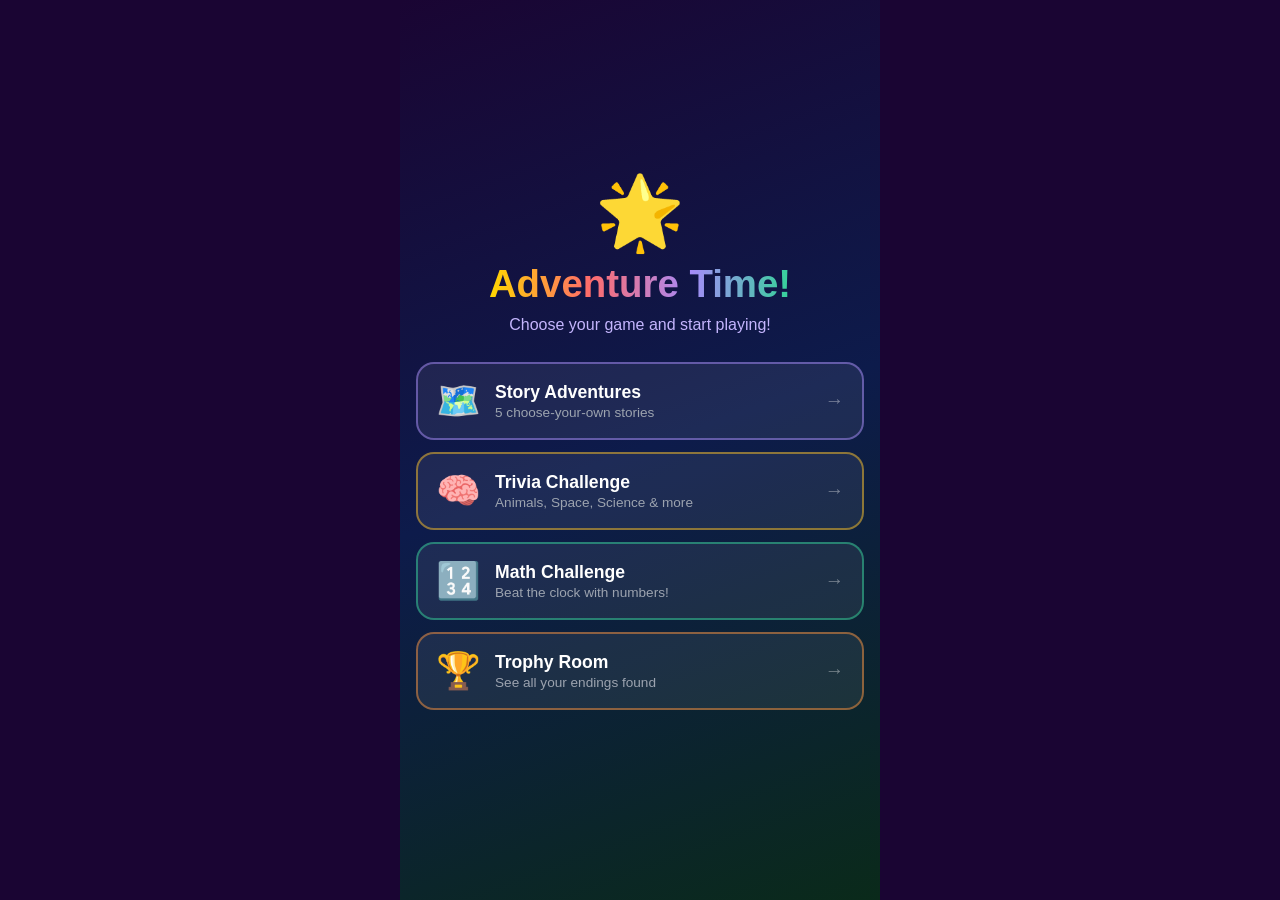
==== kids_game/adventure_game.html @ 101e4def "Add single-file standalone game bundle All CSS and JS inlined into one file for easy sharing/opening" ====
<!DOCTYPE html>
<html lang="en">
<head>
  <meta charset="UTF-8">
  <meta name="viewport" content="width=device-width, initial-scale=1.0, maximum-scale=1.0">
  <meta name="theme-color" content="#1a0533">
  <meta name="apple-mobile-web-app-capable" content="yes">
  <title>Adventure Time! 🌟</title>
  <style>
/* ===== RESET & BASE ===== */
*, *::before, *::after { box-sizing: border-box; margin: 0; padding: 0; }

html, body {
  height: 100%;
  font-family: 'Segoe UI', 'Helvetica Neue', Arial, sans-serif;
  background: #1a0533;
  color: #fff;
  overflow-x: hidden;
}

/* ===== SCREEN SYSTEM ===== */
.screen {
  display: none;
  min-height: 100vh;
  padding: 20px 16px 40px;
  max-width: 480px;
  margin: 0 auto;
  flex-direction: column;
  align-items: center;
}
.screen.active { display: flex; }

/* ===== STARS BACKGROUND ===== */
.stars { position: fixed; top: 0; left: 0; width: 100%; height: 100%; pointer-events: none; z-index: -1; overflow: hidden; }
.star { position: absolute; background: #fff; border-radius: 50%; animation: twinkle var(--dur) ease-in-out infinite; opacity: 0; }
@keyframes twinkle { 0%, 100% { opacity: 0; } 50% { opacity: var(--max-opacity); } }

/* ===== HOME SCREEN ===== */
#start-screen {
  justify-content: center;
  background: linear-gradient(160deg, #1a0533 0%, #0d1b4b 50%, #0a2a1a 100%);
}
.game-logo { font-size: 72px; margin-bottom: 8px; animation: float 3s ease-in-out infinite; }
@keyframes float { 0%, 100% { transform: translateY(0); } 50% { transform: translateY(-12px); } }
.game-title {
  font-size: 2.4rem; font-weight: 900;
  background: linear-gradient(90deg, #ffd700, #ff6b6b, #a78bfa, #34d399);
  -webkit-background-clip: text; -webkit-text-fill-color: transparent; background-clip: text;
  line-height: 1.1; margin-bottom: 10px;
}
.game-subtitle { font-size: 1rem; color: #c4b5fd; margin-bottom: 28px; }

/* Home mode cards */
.home-modes { display: flex; flex-direction: column; gap: 12px; width: 100%; }
.mode-card {
  display: flex; align-items: center; gap: 14px;
  background: rgba(255,255,255,0.07);
  border: 2px solid rgba(255,255,255,0.15);
  border-radius: 18px; padding: 16px 18px;
  cursor: pointer; text-align: left; width: 100%;
  transition: transform 0.15s, background 0.2s, border-color 0.2s;
  -webkit-tap-highlight-color: transparent;
}
.mode-card:active { transform: scale(0.97); }
.mode-card:hover { background: rgba(255,255,255,0.13); }
.mode-emoji { font-size: 36px; flex-shrink: 0; }
.mode-info { flex: 1; display: flex; flex-direction: column; gap: 2px; }
.mode-title { font-size: 1.1rem; font-weight: 800; color: #fff; }
.mode-desc { font-size: 0.85rem; color: #9ca3af; }
.mode-arrow { font-size: 1.2rem; color: rgba(255,255,255,0.4); flex-shrink: 0; }
.mode-adventure { border-color: rgba(167,139,250,0.5); }
.mode-adventure:hover { border-color: #a78bfa; }
.mode-trivia { border-color: rgba(251,191,36,0.5); }
.mode-trivia:hover { border-color: #fbbf24; }
.mode-math { border-color: rgba(52,211,153,0.5); }
.mode-math:hover { border-color: #34d399; }
.mode-trophy { border-color: rgba(251,146,60,0.5); }
.mode-trophy:hover { border-color: #fb923c; }

/* ===== STORY SELECT SCREEN ===== */
#select-screen { background: linear-gradient(160deg, #0d1b4b 0%, #1a0533 60%, #0a2a1a 100%); }
.select-title { font-size: 1.6rem; font-weight: 800; color: #ffd700; text-align: center; margin-bottom: 6px; }
.select-subtitle { font-size: 0.9rem; color: #c4b5fd; text-align: center; margin-bottom: 22px; }

.story-cards { display: flex; flex-direction: column; gap: 12px; width: 100%; }
.story-card {
  background: rgba(255,255,255,0.07); border: 2px solid rgba(255,255,255,0.15);
  border-radius: 18px; padding: 16px 18px; cursor: pointer;
  transition: transform 0.2s, background 0.2s, border-color 0.2s;
  text-align: left; width: 100%; -webkit-tap-highlight-color: transparent;
}
.story-card:active { transform: scale(0.97); }
.story-card:hover { background: rgba(255,255,255,0.13); }
.story-card.space { border-color: rgba(96,165,250,0.5); }
.story-card.space:hover { border-color: #60a5fa; }
.story-card.dragon { border-color: rgba(248,113,113,0.5); }
.story-card.dragon:hover { border-color: #f87171; }
.story-card.ocean { border-color: rgba(52,211,153,0.5); }
.story-card.ocean:hover { border-color: #34d399; }
.story-card.pirate { border-color: rgba(251,191,36,0.5); }
.story-card.pirate:hover { border-color: #fbbf24; }
.story-card.superhero { border-color: rgba(167,139,250,0.5); }
.story-card.superhero:hover { border-color: #a78bfa; }

.card-emoji { font-size: 40px; display: block; margin-bottom: 6px; }
.card-title { font-size: 1.2rem; font-weight: 800; margin-bottom: 4px; }
.story-card.space .card-title { color: #60a5fa; }
.story-card.dragon .card-title { color: #f87171; }
.story-card.ocean .card-title { color: #34d399; }
.story-card.pirate .card-title { color: #fbbf24; }
.story-card.superhero .card-title { color: #a78bfa; }
.card-desc { font-size: 0.88rem; color: #d1d5db; line-height: 1.4; }

/* ===== GAME SCREEN ===== */
#game-screen { background: linear-gradient(160deg, #0d1b4b 0%, #1a0533 50%, #0a2a1a 100%); justify-content: flex-start; }

.story-header {
  display: flex; align-items: center; gap: 8px;
  width: 100%; margin-bottom: 16px; margin-top: 6px;
  flex-wrap: wrap;
}
.back-btn {
  background: rgba(255,255,255,0.1); border: none; color: #fff;
  font-size: 1rem; padding: 8px 12px; border-radius: 12px;
  cursor: pointer; -webkit-tap-highlight-color: transparent;
  transition: background 0.2s; flex-shrink: 0;
}
.back-btn:active { background: rgba(255,255,255,0.2); }
.story-name-badge { font-size: 0.85rem; font-weight: 700; padding: 6px 12px; border-radius: 20px; flex: 1; }
.badge-space { background: #1e3a8a; color: #93c5fd; }
.badge-dragon { background: #7f1d1d; color: #fca5a5; }
.badge-ocean { background: #064e3b; color: #6ee7b7; }
.badge-pirate { background: #713f12; color: #fde68a; }
.badge-superhero { background: #4c1d95; color: #c4b5fd; }
.trivia-score-badge { background: rgba(253,224,71,0.15); color: #fde047; font-size: 0.85rem; font-weight: 700; padding: 6px 10px; border-radius: 20px; border: 1px solid rgba(253,224,71,0.3); white-space: nowrap; }

/* Scene card */
.scene-card {
  background: rgba(255,255,255,0.06); border-radius: 22px;
  padding: 22px 18px; width: 100%; margin-bottom: 18px;
  border: 1px solid rgba(255,255,255,0.1);
  opacity: 0; transform: translateY(20px);
  transition: opacity 0.4s ease, transform 0.4s ease;
}
.scene-card.visible { opacity: 1; transform: translateY(0); }
.scene-emoji { font-size: 52px; display: block; text-align: center; margin-bottom: 10px; }
.scene-title { font-size: 1.25rem; font-weight: 800; text-align: center; margin-bottom: 10px; color: #ffd700; }
.scene-text { font-size: 1rem; line-height: 1.65; color: #e5e7eb; }

/* Choices */
.choices-container {
  display: flex; flex-direction: column; gap: 11px; width: 100%;
  opacity: 0; transform: translateY(16px);
  transition: opacity 0.35s ease 0.2s, transform 0.35s ease 0.2s;
}
.choices-container.visible { opacity: 1; transform: translateY(0); }
.choice-btn {
  background: rgba(255,255,255,0.08); border: 2px solid rgba(255,255,255,0.2);
  color: #fff; font-size: 0.98rem; font-weight: 600;
  padding: 15px 16px; border-radius: 14px; cursor: pointer;
  text-align: left; line-height: 1.4;
  transition: background 0.2s, transform 0.15s, border-color 0.2s;
  -webkit-tap-highlight-color: transparent; width: 100%;
}
.choice-btn:active { transform: scale(0.97); }
.theme-space .choice-btn:hover { border-color: #60a5fa; background: rgba(96,165,250,0.15); }
.theme-dragon .choice-btn:hover { border-color: #f87171; background: rgba(248,113,113,0.15); }
.theme-ocean .choice-btn:hover { border-color: #34d399; background: rgba(52,211,153,0.15); }
.theme-pirate .choice-btn:hover { border-color: #fbbf24; background: rgba(251,191,36,0.15); }
.theme-superhero .choice-btn:hover { border-color: #a78bfa; background: rgba(167,139,250,0.15); }

/* Progress dots */
.progress-dots { display: flex; gap: 5px; justify-content: center; margin-bottom: 14px; }
.dot { width: 8px; height: 8px; border-radius: 50%; background: rgba(255,255,255,0.18); transition: background 0.3s; }
.dot.filled { background: #ffd700; }

/* ===== TRIVIA SCREEN (in-adventure) ===== */
#trivia-screen { background: linear-gradient(160deg, #0d1b4b 0%, #1a0533 60%, #0a1a0a 100%); justify-content: flex-start; }
.trivia-header { display: flex; justify-content: space-between; align-items: center; width: 100%; margin-bottom: 20px; margin-top: 6px; }
.trivia-badge { background: rgba(251,191,36,0.2); color: #fbbf24; font-size: 0.95rem; font-weight: 800; padding: 8px 16px; border-radius: 20px; border: 1px solid rgba(251,191,36,0.4); }
.trivia-score { color: #fde047; font-weight: 700; font-size: 1rem; }
.trivia-card {
  background: rgba(255,255,255,0.06); border-radius: 22px;
  padding: 24px 18px; width: 100%; margin-bottom: 16px;
  border: 1px solid rgba(251,191,36,0.2);
  opacity: 0; transform: translateY(20px);
  transition: opacity 0.4s ease, transform 0.4s ease;
}
.trivia-card.visible { opacity: 1; transform: translateY(0); }
.trivia-question { font-size: 1.1rem; font-weight: 700; line-height: 1.5; color: #fff; margin-bottom: 20px; text-align: center; }
.trivia-choices { display: flex; flex-direction: column; gap: 10px; }
.trivia-btn {
  background: rgba(255,255,255,0.08); border: 2px solid rgba(251,191,36,0.3);
  color: #fff; font-size: 0.98rem; font-weight: 600;
  padding: 14px 16px; border-radius: 14px; cursor: pointer;
  text-align: left; transition: background 0.2s, border-color 0.2s, transform 0.15s;
  -webkit-tap-highlight-color: transparent; width: 100%;
}
.trivia-btn:not(:disabled):hover { border-color: #fbbf24; background: rgba(251,191,36,0.15); }
.trivia-btn:not(:disabled):active { transform: scale(0.97); }
.trivia-btn.trivia-correct { background: rgba(52,211,153,0.25); border-color: #34d399; color: #6ee7b7; }
.trivia-btn.trivia-wrong { background: rgba(248,113,113,0.2); border-color: #f87171; color: #fca5a5; }
.trivia-fact {
  margin-top: 18px; padding: 16px; border-radius: 14px; font-size: 0.95rem; line-height: 1.55;
}
.fact-correct { background: rgba(52,211,153,0.15); border: 1px solid rgba(52,211,153,0.3); color: #d1fae5; }
.fact-wrong { background: rgba(167,139,250,0.15); border: 1px solid rgba(167,139,250,0.3); color: #ede9fe; }
.trivia-fact p:first-child { font-weight: 800; font-size: 1.05rem; margin-bottom: 8px; }
.fact-text { color: #e5e7eb; }
.trivia-hint { font-size: 0.85rem; color: #9ca3af; text-align: center; }

/* ===== TRIVIA MODE SCREEN ===== */
#trivia-mode-screen { background: linear-gradient(160deg, #0d1b4b 0%, #1a0533 60%, #0a1a0a 100%); justify-content: flex-start; }

.mode-header { display: flex; align-items: center; gap: 10px; width: 100%; margin-bottom: 20px; margin-top: 6px; }
.mode-title-badge { font-size: 1.1rem; font-weight: 800; padding: 6px 16px; border-radius: 20px; background: rgba(251,191,36,0.15); color: #fbbf24; border: 1px solid rgba(251,191,36,0.3); }
.mode-title-badge-math { background: rgba(52,211,153,0.15); color: #34d399; border-color: rgba(52,211,153,0.3); }

.category-grid { display: grid; grid-template-columns: 1fr 1fr; gap: 12px; width: 100%; margin-bottom: 20px; }
.category-btn {
  background: rgba(255,255,255,0.07); border: 2px solid rgba(255,255,255,0.15);
  border-radius: 16px; padding: 18px 14px; cursor: pointer;
  text-align: center; font-size: 0.95rem; font-weight: 700; color: #fff;
  transition: transform 0.15s, background 0.2s; -webkit-tap-highlight-color: transparent;
  display: flex; flex-direction: column; align-items: center; gap: 8px;
}
.category-btn:active { transform: scale(0.95); }
.category-btn:hover { background: rgba(255,255,255,0.13); }
.category-btn .cat-emoji { font-size: 36px; }
.cat-all { border-color: rgba(251,191,36,0.5); }
.cat-animals { border-color: rgba(52,211,153,0.5); }
.cat-space { border-color: rgba(96,165,250,0.5); }
.cat-science { border-color: rgba(167,139,250,0.5); }
.cat-ocean { border-color: rgba(34,211,238,0.5); }
.cat-fun { border-color: rgba(248,113,113,0.5); }

/* Trivia game in progress */
.trivia-game-header { display: flex; justify-content: space-between; align-items: center; width: 100%; margin-bottom: 16px; }
.trivia-progress-text { font-size: 0.9rem; font-weight: 700; color: #c4b5fd; }
.trivia-live-score { font-size: 0.9rem; font-weight: 700; color: #fde047; }
.trivia-progress-bar { width: 100%; height: 6px; background: rgba(255,255,255,0.1); border-radius: 3px; margin-bottom: 18px; }
.trivia-progress-fill { height: 100%; background: linear-gradient(90deg, #fbbf24, #a78bfa); border-radius: 3px; transition: width 0.4s ease; }

/* Results screen */
.results-card {
  background: rgba(255,255,255,0.06); border-radius: 22px;
  padding: 28px 20px; width: 100%; text-align: center;
  border: 1px solid rgba(255,255,255,0.15);
}
.results-emoji { font-size: 72px; display: block; margin-bottom: 12px; }
.results-title { font-size: 1.8rem; font-weight: 900; color: #ffd700; margin-bottom: 10px; }
.results-score-big { font-size: 3rem; font-weight: 900; color: #fbbf24; margin: 12px 0; }
.results-text { font-size: 1rem; color: #d1d5db; line-height: 1.6; margin-bottom: 24px; }
.results-breakdown { display: flex; gap: 10px; justify-content: center; margin-bottom: 20px; }
.result-stat { background: rgba(255,255,255,0.08); border-radius: 12px; padding: 12px 16px; text-align: center; }
.stat-num { font-size: 1.6rem; font-weight: 900; display: block; }
.stat-label { font-size: 0.78rem; color: #9ca3af; }
.stat-correct .stat-num { color: #34d399; }
.stat-wrong .stat-num { color: #f87171; }
.stat-score .stat-num { color: #fbbf24; }

/* ===== MATH MODE SCREEN ===== */
#math-mode-screen { background: linear-gradient(160deg, #0a2a1a 0%, #1a0533 50%, #0d1b4b 100%); justify-content: flex-start; }

.difficulty-grid { display: flex; flex-direction: column; gap: 12px; width: 100%; }
.difficulty-btn {
  display: flex; align-items: center; gap: 14px;
  background: rgba(255,255,255,0.07); border: 2px solid rgba(255,255,255,0.15);
  border-radius: 16px; padding: 16px 18px; cursor: pointer;
  -webkit-tap-highlight-color: transparent;
  transition: transform 0.15s, background 0.2s; width: 100%;
}
.difficulty-btn:active { transform: scale(0.97); }
.diff-emoji { font-size: 36px; }
.diff-info { text-align: left; }
.diff-name { font-size: 1.1rem; font-weight: 800; color: #fff; margin-bottom: 2px; }
.diff-desc { font-size: 0.85rem; color: #9ca3af; }
.diff-easy { border-color: rgba(52,211,153,0.5); }
.diff-medium { border-color: rgba(251,191,36,0.5); }
.diff-hard { border-color: rgba(248,113,113,0.5); }

/* Math game */
.math-header { display: flex; justify-content: space-between; align-items: center; width: 100%; margin-bottom: 14px; }
.math-score-display { font-size: 0.9rem; font-weight: 700; color: #fde047; }
.math-timer-display { font-size: 0.9rem; font-weight: 700; }
.timer-ok { color: #34d399; }
.timer-warn { color: #fbbf24; }
.timer-danger { color: #f87171; animation: flash 0.5s ease-in-out infinite; }
@keyframes flash { 0%, 100% { opacity: 1; } 50% { opacity: 0.4; } }

.math-progress-bar { width: 100%; height: 6px; background: rgba(255,255,255,0.1); border-radius: 3px; margin-bottom: 18px; }
.math-progress-fill { height: 100%; background: linear-gradient(90deg, #34d399, #60a5fa); border-radius: 3px; transition: width 0.3s ease; }

.math-question-card {
  background: rgba(255,255,255,0.06); border-radius: 22px;
  padding: 30px 20px; width: 100%; margin-bottom: 18px;
  border: 1px solid rgba(52,211,153,0.2); text-align: center;
}
.math-problem { font-size: 2.2rem; font-weight: 900; color: #fff; margin-bottom: 10px; letter-spacing: 2px; }
.math-streak { font-size: 0.85rem; color: #fbbf24; font-weight: 700; min-height: 20px; }

.math-answers { display: grid; grid-template-columns: 1fr 1fr; gap: 10px; width: 100%; }
.math-btn {
  background: rgba(255,255,255,0.08); border: 2px solid rgba(52,211,153,0.3);
  color: #fff; font-size: 1.4rem; font-weight: 900;
  padding: 18px 10px; border-radius: 14px; cursor: pointer;
  transition: background 0.15s, transform 0.12s, border-color 0.15s;
  -webkit-tap-highlight-color: transparent; text-align: center;
}
.math-btn:not(:disabled):active { transform: scale(0.94); }
.math-btn:not(:disabled):hover { border-color: #34d399; background: rgba(52,211,153,0.15); }
.math-btn.math-correct { background: rgba(52,211,153,0.3); border-color: #34d399; }
.math-btn.math-wrong { background: rgba(248,113,113,0.25); border-color: #f87171; }
.math-feedback { font-size: 1rem; font-weight: 700; text-align: center; min-height: 28px; margin-top: 10px; padding: 6px; }
.feedback-correct { color: #34d399; }
.feedback-wrong { color: #f87171; }

/* ===== ENDING SCREEN ===== */
#ending-screen { justify-content: center; text-align: center; }
.ending-bg-great { background: linear-gradient(160deg, #1c1c00 0%, #2d1a00 50%, #001a1a 100%); }
.ending-bg-good { background: linear-gradient(160deg, #0a1a0a 0%, #1a1a2e 50%, #1a0a2e 100%); }
.ending-fireworks { font-size: 36px; letter-spacing: 3px; margin-bottom: 10px; animation: pulse 1.5s ease-in-out infinite; }
@keyframes pulse { 0%, 100% { transform: scale(1); } 50% { transform: scale(1.08); } }
.ending-badge { display: inline-block; padding: 7px 20px; border-radius: 30px; font-size: 0.82rem; font-weight: 800; letter-spacing: 1px; text-transform: uppercase; margin-bottom: 16px; }
.badge-great { background: linear-gradient(90deg, #ffd700, #ff8c00); color: #1a0000; }
.badge-good { background: linear-gradient(90deg, #a78bfa, #60a5fa); color: #0a001a; }
.ending-emoji { font-size: 72px; margin-bottom: 12px; display: block; }
.ending-title { font-size: 1.9rem; font-weight: 900; margin-bottom: 12px; line-height: 1.15; color: #ffd700; }
.ending-text { font-size: 1rem; color: #e5e7eb; line-height: 1.65; margin-bottom: 16px; max-width: 380px; }
.trivia-final-score { background: rgba(253,224,71,0.1); border: 1px solid rgba(253,224,71,0.3); color: #fde047; font-size: 0.95rem; font-weight: 700; padding: 10px 20px; border-radius: 20px; margin-bottom: 24px; }
.ending-buttons { display: flex; flex-direction: column; gap: 10px; width: 100%; max-width: 340px; }

/* ===== ACHIEVEMENTS SCREEN ===== */
#achievements-screen { background: linear-gradient(160deg, #1a0533 0%, #0d1b4b 50%, #0a2a1a 100%); justify-content: flex-start; }
.ach-header { display: flex; align-items: center; gap: 12px; width: 100%; margin-bottom: 8px; margin-top: 6px; }
.ach-title { font-size: 1.4rem; font-weight: 900; color: #ffd700; }
.ach-subtitle { font-size: 0.9rem; color: #c4b5fd; margin-bottom: 10px; }
.ach-progress-bar { width: 100%; height: 8px; background: rgba(255,255,255,0.1); border-radius: 4px; margin-bottom: 22px; }
.ach-progress-fill { height: 100%; background: linear-gradient(90deg, #ffd700, #ff6b6b, #a78bfa); border-radius: 4px; transition: width 0.6s ease; }
.ach-story-section { width: 100%; margin-bottom: 20px; }
.ach-story-title { font-size: 1.05rem; font-weight: 800; color: #c4b5fd; margin-bottom: 10px; }
.ach-grid { display: grid; grid-template-columns: 1fr 1fr; gap: 8px; }
.ach-item {
  border-radius: 14px; padding: 14px 12px; text-align: center;
  display: flex; flex-direction: column; align-items: center; gap: 6px;
}
.ach-item.found { background: rgba(255,255,255,0.08); border: 1px solid rgba(255,255,255,0.2); }
.ach-item.locked { background: rgba(255,255,255,0.03); border: 1px dashed rgba(255,255,255,0.1); }
.ach-emoji { font-size: 28px; }
.ach-name { font-size: 0.78rem; font-weight: 700; color: #d1d5db; line-height: 1.3; }
.ach-item.locked .ach-name { color: rgba(255,255,255,0.3); }
.ach-type-badge { font-size: 0.68rem; font-weight: 800; padding: 2px 8px; border-radius: 10px; }

/* ===== BUTTONS ===== */
.btn-primary {
  background: linear-gradient(90deg, #7c3aed, #4f46e5); color: #fff; border: none;
  font-size: 1.1rem; font-weight: 800; padding: 17px 28px; border-radius: 14px;
  cursor: pointer; width: 100%; transition: transform 0.15s, opacity 0.2s;
  -webkit-tap-highlight-color: transparent;
}
.btn-primary:active { transform: scale(0.96); }
.btn-primary:hover { opacity: 0.9; }
.btn-secondary {
  background: rgba(255,255,255,0.1); color: #d1d5db;
  border: 2px solid rgba(255,255,255,0.2); font-size: 0.95rem; font-weight: 700;
  padding: 13px 24px; border-radius: 14px; cursor: pointer; width: 100%;
  transition: transform 0.15s, background 0.2s; -webkit-tap-highlight-color: transparent;
}
.btn-secondary:active { transform: scale(0.96); }
.btn-secondary:hover { background: rgba(255,255,255,0.16); }

/* Scrollbar */
::-webkit-scrollbar { width: 4px; }
::-webkit-scrollbar-track { background: transparent; }
::-webkit-scrollbar-thumb { background: rgba(255,255,255,0.2); border-radius: 2px; }

  </style>
</head>
<body>
<div class="stars"></div>
<div id="start-screen" class="screen">
  <div class="game-logo">🌟</div>
  <h1 class="game-title">Adventure Time!</h1>
  <p class="game-subtitle">Choose your game and start playing!</p>
  <div class="home-modes">
    <button class="mode-card mode-adventure" onclick="startGame()">
      <span class="mode-emoji">🗺️</span>
      <div class="mode-info"><span class="mode-title">Story Adventures</span><span class="mode-desc">5 choose-your-own stories</span></div>
      <span class="mode-arrow">→</span>
    </button>
    <button class="mode-card mode-trivia" onclick="startTriviaMode()">
      <span class="mode-emoji">🧠</span>
      <div class="mode-info"><span class="mode-title">Trivia Challenge</span><span class="mode-desc">Animals, Space, Science &amp; more</span></div>
      <span class="mode-arrow">→</span>
    </button>
    <button class="mode-card mode-math" onclick="startMathMode()">
      <span class="mode-emoji">🔢</span>
      <div class="mode-info"><span class="mode-title">Math Challenge</span><span class="mode-desc">Beat the clock with numbers!</span></div>
      <span class="mode-arrow">→</span>
    </button>
    <button class="mode-card mode-trophy" onclick="showAchievements()">
      <span class="mode-emoji">🏆</span>
      <div class="mode-info"><span class="mode-title">Trophy Room</span><span class="mode-desc">See all your endings found</span></div>
      <span class="mode-arrow">→</span>
    </button>
  </div>
</div>
<div id="select-screen" class="screen">
  <div class="story-header">
    <button class="back-btn" onclick="showScreen('start')">← Back</button>
  </div>
  <h2 class="select-title">Pick Your Adventure!</h2>
  <p class="select-subtitle">Each story has multiple secret endings to discover 🔍</p>
  <div class="story-cards">
    <button class="story-card space" onclick="pickStory('space')"><span class="card-emoji">🚀</span><div class="card-title">Space Explorer</div><div class="card-desc">Blast off and discover alien worlds, candy planets, and glowing creatures! 4 endings to find.</div></button>
    <button class="story-card dragon" onclick="pickStory('dragon')"><span class="card-emoji">🐉</span><div class="card-title">Dragon Quest</div><div class="card-desc">Help Ember the dragon find magic fire before winter arrives! 5 endings to find.</div></button>
    <button class="story-card ocean" onclick="pickStory('ocean')"><span class="card-emoji">🌊</span><div class="card-title">Ocean Depths</div><div class="card-desc">Dive deep in your yellow submarine and make amazing ocean friends! 4 endings to find.</div></button>
    <button class="story-card pirate" onclick="pickStory('pirate')"><span class="card-emoji">🏴‍☠️</span><div class="card-title">Pirate Adventure</div><div class="card-desc">Sail the seas as the youngest captain ever and find legendary treasure! 4 endings to find.</div></button>
    <button class="story-card superhero" onclick="pickStory('superhero')"><span class="card-emoji">🦸</span><div class="card-title">Superhero Training</div><div class="card-desc">Discover your superpower and train to save the day! 3 endings to find.</div></button>
  </div>
</div>
<div id="game-screen" class="screen"></div>
<div id="trivia-screen" class="screen"></div>
<div id="trivia-mode-screen" class="screen"></div>
<div id="math-mode-screen" class="screen"></div>
<div id="ending-screen" class="screen"></div>
<div id="achievements-screen" class="screen"></div>
<script>
/* ===================================================
   ADVENTURE GAME - CHOOSE YOUR OWN STORY!
   For kids ages 8-10
   5 adventures · Trivia mini-games · Achievements
=================================================== */

// ===== TRIVIA QUESTIONS =====
const TRIVIA = [
  // Animals
  { q: "How many legs does a spider have?", a: 1, choices: ["6 legs", "8 legs", "10 legs"], fact: "Spiders have 8 legs! They use all of them to spin amazing webs! 🕷️" },
  { q: "Which animal is the fastest on land?", a: 0, choices: ["Cheetah", "Lion", "Horse"], fact: "The cheetah can run up to 75 mph (120 km/h)! That's faster than a car! 🐆" },
  { q: "How long do sea turtles live?", a: 2, choices: ["10 years", "30 years", "Over 100 years"], fact: "Sea turtles can live over 100 years! Some are older than your great-great-grandparents! 🐢" },
  { q: "Which animal has the biggest brain compared to its body?", a: 1, choices: ["Elephant", "Dolphin", "Whale"], fact: "Dolphins have the biggest brain-to-body ratio! They can recognize themselves in mirrors! 🐬" },
  { q: "How many hearts does an octopus have?", a: 2, choices: ["1 heart", "2 hearts", "3 hearts"], fact: "Octopuses have THREE hearts! Two pump blood to the gills, one to the rest of the body! 🐙" },
  { q: "A group of flamingos is called a...?", a: 0, choices: ["Flamboyance", "Flock", "Party"], fact: "A group of flamingos is called a flamboyance! What an amazing word! 🦩" },
  { q: "Which bird can fly backwards?", a: 2, choices: ["Eagle", "Parrot", "Hummingbird"], fact: "Hummingbirds are the only birds that can fly backwards and even upside down! 🦜" },
  { q: "How many teeth can a shark grow in its lifetime?", a: 2, choices: ["20 teeth", "200 teeth", "Up to 50,000 teeth"], fact: "Sharks can grow up to 50,000 teeth in their lifetime — they keep growing new ones! 🦈" },
  // Space
  { q: "How many planets are in our solar system?", a: 1, choices: ["7 planets", "8 planets", "9 planets"], fact: "There are 8 planets! Pluto is now called a 'dwarf planet.' Sorry Pluto! 🪐" },
  { q: "The Sun is a...?", a: 2, choices: ["Planet", "Moon", "Star"], fact: "The Sun is a star — just like all the stars you see at night, only much closer! ⭐" },
  { q: "Which planet has rings around it?", a: 0, choices: ["Saturn", "Jupiter", "Mars"], fact: "Saturn has the most beautiful rings, made of billions of chunks of ice and rock! 🪐" },
  { q: "How long does it take light from the Sun to reach Earth?", a: 1, choices: ["1 second", "About 8 minutes", "1 hour"], fact: "Sunlight takes about 8 minutes to travel 93 million miles to reach Earth! 🌞" },
  { q: "What is the largest planet in our solar system?", a: 0, choices: ["Jupiter", "Saturn", "Neptune"], fact: "Jupiter is SO big that 1,300 Earths could fit inside it! It also has a giant storm called the Great Red Spot! 🌪️" },
  { q: "How many moons does Earth have?", a: 1, choices: ["0 moons", "1 moon", "3 moons"], fact: "Earth has exactly 1 moon! But Mars has 2, and Jupiter has over 90 moons! 🌙" },
  // Ocean
  { q: "How much of Earth's surface is covered by ocean?", a: 2, choices: ["30%", "50%", "Over 70%"], fact: "Over 70% of Earth is ocean! That's why Earth is called the Blue Planet! 🌊" },
  { q: "What is the deepest part of the ocean called?", a: 0, choices: ["Mariana Trench", "Atlantic Valley", "Pacific Pit"], fact: "The Mariana Trench is 36,000 feet deep — Mount Everest could fit inside it! 🌊" },
  { q: "Which is the largest ocean?", a: 1, choices: ["Atlantic Ocean", "Pacific Ocean", "Indian Ocean"], fact: "The Pacific Ocean is so large that all the world's continents could fit inside it! 🌏" },
  { q: "How do clownfish protect themselves?", a: 2, choices: ["They're very fast", "They have sharp teeth", "They hide in sea anemones"], fact: "Clownfish live in sea anemones that would sting other fish — but not clownfish! 🐠" },
  // Science
  { q: "What is the hardest natural substance on Earth?", a: 0, choices: ["Diamond", "Gold", "Steel"], fact: "Diamonds are the hardest natural material! They're made of compressed carbon deep underground! 💎" },
  { q: "How many colors are in a rainbow?", a: 1, choices: ["5 colors", "7 colors", "10 colors"], fact: "Rainbows have 7 colors: Red, Orange, Yellow, Green, Blue, Indigo, and Violet! 🌈" },
  { q: "What do plants need to make their food?", a: 2, choices: ["Only water", "Water and dirt", "Sunlight, water, and air"], fact: "Plants use sunlight, water, and carbon dioxide to make their own food — called photosynthesis! 🌱" },
  { q: "What is the smallest planet in our solar system?", a: 0, choices: ["Mercury", "Mars", "Venus"], fact: "Mercury is the smallest planet and closest to the Sun, but Venus is actually hotter! 🪨" },
  { q: "Lightning is hotter than...?", a: 2, choices: ["A campfire", "The Sun's surface", "5 times hotter than the Sun's surface"], fact: "Lightning is about 5 times hotter than the surface of the Sun — reaching 53,000°F! ⚡" },
  { q: "What is water made of?", a: 1, choices: ["Carbon and oxygen", "Hydrogen and oxygen", "Hydrogen and nitrogen"], fact: "Water is H₂O — 2 hydrogen atoms and 1 oxygen atom! All water on Earth is millions of years old! 💧" },
  // Fun facts
  { q: "Honey never expires — archaeologists found 3,000-year-old honey that was still...?", a: 0, choices: ["Edible!", "Rock solid", "Turned to sugar"], fact: "Honey found in Egyptian tombs was still perfectly good after 3,000 years! 🍯" },
  { q: "How many bones are in the human body?", a: 2, choices: ["108 bones", "150 bones", "206 bones"], fact: "Adults have 206 bones! Babies are born with about 270 bones that fuse together as they grow! 🦴" },
  { q: "What can a snail do that seems impossible?", a: 1, choices: ["Jump very high", "Sleep for 3 years", "Run as fast as a dog"], fact: "Snails can sleep for up to 3 years during a drought! Talk about a long nap! 🐌" },
  { q: "A day on Venus is longer than...?", a: 2, choices: ["A day on Earth", "A month on Earth", "A year on Venus!"], fact: "A day on Venus (one rotation) is longer than a year on Venus (one orbit)! Venus spins SUPER slowly! 🪐" },
  { q: "Trees can communicate with each other through...?", a: 1, choices: ["Sound waves", "Underground fungi networks", "Colored leaves"], fact: "Trees talk through underground fungi networks — called the 'wood wide web'! They share food and warnings! 🌳" },
  { q: "How fast does a sneeze travel?", a: 2, choices: ["5 mph", "50 mph", "Up to 100 mph"], fact: "A sneeze can travel up to 100 mph — faster than highway traffic! That's why we cover our mouth! 🤧" }
];

// ===== STORY DATA =====
const STORIES = {
  space: {
    id: 'space',
    title: '🚀 Space Explorer',
    theme: 'space',
    badge: 'badge-space',
    desc: 'Blast off and discover alien worlds!',
    nodes: {
      start: {
        emoji: '🚀',
        title: 'Mission: Launch!',
        text: "You're astronaut Alex, flying solo through outer space! ✨ Looking out your window you spot TWO amazing things: a glowing blue planet 🌍 and a strange blinking light 🔦 floating in the dark. Your mission: EXPLORE! What do you do?",
        choices: [
          { text: '🌍 Fly to the glowing blue planet', next: 'planet' },
          { text: '🔦 Check out that blinking light', next: 'light' }
        ]
      },
      planet: {
        emoji: '🌍',
        title: 'The Blue Planet',
        text: "WOW! The planet is covered in giant glowing crystals! 💎 Each one shines a different color! Your radar picks up two signals: a friendly chirping sound near the crystals 🔮, and a soft humming from a dark cave 🕳️.",
        choices: [
          { text: '🔮 Follow the chirping sound', next: 'crystal' },
          { text: '🕳️ Explore the mysterious cave', next: 'cave' }
        ]
      },
      light: {
        emoji: '👾',
        title: 'A Tiny Spaceship!',
        text: "The blinking light is a TINY alien spaceship! 🛸 A small green alien named Zorp presses their face against the window and waves! \"Help! I'm totally lost in space!\" How do you help Zorp?",
        choices: [
          { text: '🗺️ Share your star map with Zorp', next: 'map_share' },
          { text: '🚀 Invite Zorp onto your ship', next: 'invite' }
        ]
      },
      crystal: {
        emoji: '✨',
        title: 'The Lumin Family',
        text: "Behind the crystals lives a family of creatures made of pure light — the Lumins! 🌟 They give you a special crystal that makes your rocket go SUPER fast! The Lumin queen bows and says: \"You are a friend of our world forever.\"",
        choices: [
          { text: '🌍 Race home to show everyone!', next: 'ending_hero' },
          { text: '🔭 Explore more of the galaxy first', next: 'explore_more' }
        ]
      },
      cave: {
        emoji: '🗺️',
        title: 'Galaxy Map!',
        text: "Inside the cave, glowing on the wall, is a map of the ENTIRE galaxy! 🌌 Every star, every planet, every moon — mapped out in glowing paint! No human has ever had anything like this. You photograph every detail!",
        choices: [
          { text: '🌍 Fly home to share it!', next: 'ending_explorer' },
          { text: '🪐 Visit the nearest new planet first', next: 'new_planet' }
        ]
      },
      map_share: {
        emoji: '🌈',
        title: 'Space Party!',
        text: "Zorp uses your map to zoom home to the Rainbow Nebula! 🎉 Zorp's whole family is SO happy they throw the BIGGEST space party ever — just for you! You dance with 50 different aliens and eat space cake that changes flavors every bite!",
        choices: [
          { text: '🏠 Head home after the party', next: 'ending_party' },
          { text: '🌈 Ask to see the Rainbow Nebula up close', next: 'nebula' }
        ]
      },
      invite: {
        emoji: '🍬',
        title: 'Candy Planet?!',
        text: "Zorp jumps on your ship and immediately starts pointing at the navigation screen excitedly. You follow Zorp's directions and discover... a PLANET MADE ENTIRELY OF SPACE CANDY! 🍭🍬 The whole planet smells like birthday cake! Zorp does a happy dance!",
        choices: [
          { text: '🎁 Bring candy home for everyone!', next: 'ending_candy' },
          { text: '📋 Map it for future explorers', next: 'candy_map' }
        ]
      },
      explore_more: {
        emoji: '🌸',
        title: 'Three New Planets!',
        text: "You zoom through the galaxy discovering THREE brand-new planets! On the last one, you find flowers that PLAY MUSIC 🎵 when the wind blows — each flower plays a different note! You collect seeds to bring back to Earth.",
        choices: [
          { text: '🌍 Head home with the seeds!', next: 'ending_explorer' }
        ]
      },
      new_planet: {
        emoji: '🪐',
        title: 'Planet Bounce!',
        text: "You land and take one step outside — BOING! 🦘 You fly 20 feet into the air! The whole planet is bouncy like a giant trampoline! You do 30 backflips in a row without even trying. You name it Planet Bounce!",
        choices: [
          { text: '📸 Take photos and head home!', next: 'ending_explorer' }
        ]
      },
      nebula: {
        emoji: '📸',
        title: 'The Rainbow Nebula',
        text: "The Rainbow Nebula is the most beautiful thing you've EVER seen! 🌈 Colors swirling bigger than 1,000 suns! You take hundreds of photos. When you get home, they instantly become the most famous space pictures ever taken!",
        choices: [
          { text: '🌍 Fly home with your photos!', next: 'ending_explorer' }
        ]
      },
      candy_map: {
        emoji: '🚀',
        title: 'Candy Planet Director',
        text: "Your detailed map of the candy planet helps plan the first-ever Candy Planet Mission! They make you Director of the Candy Planet Space Program at age 10 — the youngest director EVER in history!",
        choices: [
          { text: '🎉 Accept the job!', next: 'ending_explorer' }
        ]
      },
      ending_hero: { emoji: '🥇', title: 'Galaxy Hero!', text: "You zoom home at SUPER CRYSTAL SPEED! 💫 NASA gives you a gold medal. You're the first human to meet the Lumins and you carry messages of friendship from another world. Scientists celebrate for a month! Your name goes in history books FOREVER. True legend! 🌟", isEnding: true, endingType: 'great', fireworks: '🎉🌟✨🚀⭐' },
      ending_explorer: { emoji: '🗺️', title: 'Greatest Explorer Ever!', text: "You return with discoveries that change everything! 🌍 The music flowers grow all over Earth, filling every city with beautiful sounds. Your galaxy map guides space missions for the next 500 years. Scientists everywhere want to be just like you! LEGENDARY! 🌟", isEnding: true, endingType: 'great', fireworks: '🌟🎵🌍🔭✨' },
      ending_party: { emoji: '🌈', title: 'Famous Space Friend!', text: "You party with 50 aliens until your fuel gets low, then zoom home! 🚀 The Rainbow Nebula becomes the most famous thing in the night sky. Zorp sends you alien postcards every year! 💌 You're the most famous space friend in two galaxies!", isEnding: true, endingType: 'good', fireworks: '🌈🎉💌🛸⭐' },
      ending_candy: { emoji: '🍬', title: 'Space Candy Hero!', text: "You bring home space candy for everyone! 🎉 It tastes like ALL your favorites at once — pizza, ice cream, AND birthday cake together! Scientists study it and discover: space candy is actually healthy! You're everyone's absolute favorite person forever! 🏆", isEnding: true, endingType: 'good', fireworks: '🍬🍭🎉🏆🌟' }
    }
  },

  dragon: {
    id: 'dragon',
    title: '🐉 Dragon Quest',
    theme: 'dragon',
    badge: 'badge-dragon',
    desc: 'Help Ember the dragon and save the kingdom!',
    nodes: {
      start: {
        emoji: '🐉',
        title: 'Ember Needs Help!',
        text: "You're a young knight in a cozy kingdom! 🏰 Suddenly a dragon named Ember lands in your village with a very worried face. \"My fire went out!\" Ember says sadly. \"And winter is coming! I need to find magic fire or my family will freeze!\" How do you help?",
        choices: [
          { text: '🔥 Search for magic fire yourself', next: 'search' },
          { text: '🧙 Ask the wise village elder first', next: 'elder' }
        ]
      },
      search: {
        emoji: '⛰️',
        title: 'Two Paths!',
        text: "Magic fire is found in only two places! You check your adventure map and find: Sunstone Mountain ⛰️ where glowing rocks burn forever, OR the Sparkling Forest 🌲 where the magical Fire Fairy lives. Both paths look awesome!",
        choices: [
          { text: '⛰️ Climb Sunstone Mountain', next: 'mountain' },
          { text: '🌲 Enter the Sparkling Forest', next: 'forest' }
        ]
      },
      elder: {
        emoji: '🦅',
        title: 'The Fire Phoenix!',
        text: "The wise elder smiles. \"The Fire Phoenix 🦅 knows where ALL fires live! Go to Phoenix Meadow!\" She draws you a map. On the way there, you pass a bakery with the most incredible smell coming out of it. 🥐 Your stomach growls loud enough for Ember to hear!",
        choices: [
          { text: '🏃 Follow the map quickly!', next: 'phoenix' },
          { text: '🥐 Quick stop at the bakery first', next: 'bakery' }
        ]
      },
      mountain: {
        emoji: '☀️',
        title: 'Sunstones!',
        text: "At the top of the mountain, sunstones glow like little captured suns! ☀️ You find one hot enough to relight Ember's flame! But you spot something: a baby mountain goat 🐐 stuck on a ledge, crying for its mom. What do you do first?",
        choices: [
          { text: '🐐 Help the goat AND relight Ember', next: 'goat_rescue' },
          { text: '🔥 Relight Ember and hurry home', next: 'ending_helper' }
        ]
      },
      forest: {
        emoji: '🍄',
        title: 'The Sparkling Forest',
        text: "The forest is MAGICAL! 🌟 Mushrooms glow every color of the rainbow! Flowers float in mid-air! Deep inside, you find the Fire Fairy dancing on a glowing lily pad. She keeps spare flames in tiny glass jars. She waves at you with both hands!",
        choices: [
          { text: '🧚 Ask the Fire Fairy for help', next: 'fairy' },
          { text: '🔍 Look for fire berries on your own', next: 'forest_fire' }
        ]
      },
      phoenix: {
        emoji: '🪶',
        title: 'The Golden Phoenix!',
        text: "The Fire Phoenix is the most beautiful bird you've ever seen — golden wings, rainbow tail, glowing like a sunrise! 🦅✨ It gives you a golden feather that burns warm forever without ever hurting anyone. You run all the way back to Ember!",
        choices: [
          { text: '🐉 Give Ember the feather right away!', next: 'ending_phoenix' },
          { text: '🕯️ Test it on a candle first to be safe', next: 'feather_test' }
        ]
      },
      bakery: {
        emoji: '🥐',
        title: 'Dragon Bread!',
        text: "The baker shows you Dragon Bread — it smells like fire and cinnamon! 🔥 \"One bite warms you from the inside for a whole day!\" You take a tiny bite and feel warm as summer. Could this relight Ember's fire?",
        choices: [
          { text: '🐉 Bring the bread to Ember!', next: 'ending_bread' },
          { text: '🤝 Get enough to share with the whole kingdom', next: 'ending_baker' }
        ]
      },
      goat_rescue: {
        emoji: '🎵',
        title: 'Double Hero!',
        text: "You help the baby goat back to its mother! 🐐❤️ The grateful goat family gives you a magic flute 🎵 that can call any animal in the kingdom to help you. THEN you relight Ember with the sunstone. Best day of your life!",
        choices: [
          { text: '🎉 Head home with Ember!', next: 'ending_hero' }
        ]
      },
      fairy: {
        emoji: '✨',
        title: 'Fairy Fire Gift!',
        text: "The Fire Fairy LOVES helping! She gives you a jar of bright orange flame that never goes out. Ember lights right up and does three happy spins in the air! The fairy also sprinkles you with magic dust that lets you jump super high! ✨🧚",
        choices: [
          { text: '🐉 Celebrate with Ember!', next: 'ending_hero' }
        ]
      },
      forest_fire: {
        emoji: '🫐',
        title: 'Fire Berries!',
        text: "You search carefully and discover glowing fire berries! 🫐🔥 They look like little warm fireballs that don't hurt your hands. You collect them in your helmet and bring them to Ember. They work PERFECTLY — Ember roars with happy orange fire!",
        choices: [
          { text: '🏰 Head back to the village!', next: 'ending_helper' }
        ]
      },
      feather_test: {
        emoji: '🕯️',
        title: 'Wise and Careful!',
        text: "Smart thinking! You test the feather on a small candle first. ✅ It works beautifully and safely! You bring it to Ember who holds it gently. Ember glows brighter than EVER — the whole kingdom can see the happy glow from miles away!",
        choices: [
          { text: '🎉 Celebrate!', next: 'ending_phoenix' }
        ]
      },
      ending_hero: { emoji: '⚔️', title: 'Royal Dragon Knight!', text: "Ember's fire roars back! 🔥🐉 You have a magic flute, a fairy blessing, AND a dragon best friend! The King makes you a Royal Dragon Knight ⚔️. Your name goes in the kingdom's history book in golden ink. You and Ember are friends FOREVER! 💛", isEnding: true, endingType: 'great', fireworks: '🐉⚔️👑🔥🌟' },
      ending_helper: { emoji: '🐉', title: "Dragon's Best Friend!", text: "Ember's fire roars back to life! 🔥 That whole winter, Ember keeps your village warm while snow falls outside. Everyone calls you \"The Dragon's Friend\" — the best nickname EVER! Warm hugs and hot cocoa for everyone every single night! ☕❤️", isEnding: true, endingType: 'good', fireworks: '🐉🔥☕❤️🏰' },
      ending_phoenix: { emoji: '🌟', title: 'Super Dragon!', text: "Ember holds the golden feather and transforms — SUPER DRAGON! ✨🐉 Ember can now warm the WHOLE kingdom with a single happy breath! Everyone has the most amazing winter ever: outdoor parties, sledding, hot cocoa, and a dragon light show every night! You're a LEGEND! 🏆", isEnding: true, endingType: 'great', fireworks: '🌟🐉☕🎉🏆' },
      ending_bread: { emoji: '🥐', title: 'Tasty Victory!', text: "Ember eats dragon bread and WHOOOOSH — fire returns! 🔥 Ember says it's the BEST food ever eaten by a dragon! The baker becomes famous and opens Dragon Bread shops in every town. You get free bread forever! Who knew bread could save a kingdom? 🥐🎉", isEnding: true, endingType: 'good', fireworks: '🥐🔥🎉😋🌟' },
      ending_baker: { emoji: '🌟', title: 'The Warmth Team!', text: "With armfuls of Dragon Bread, EVERY cold creature in the kingdom gets warm! 🔥 You, the baker, and Ember start \"The Warmth Team\" and travel the whole kingdom helping anyone who's cold. You're three best friends and total HEROES! 💛", isEnding: true, endingType: 'great', fireworks: '🌟🤝🔥🥐🐉' }
    }
  },

  ocean: {
    id: 'ocean',
    title: '🌊 Ocean Depths',
    theme: 'ocean',
    badge: 'badge-ocean',
    desc: 'Dive deep and discover ocean wonders!',
    nodes: {
      start: {
        emoji: '🟡',
        title: 'Dive In!',
        text: "You're in a bright yellow submarine 🟡 diving to the deepest part of the ocean! Colorful fish zoom past your window! 🐟 Your radar beeps twice: a HUGE glowing shape ahead 🌟 and an old sunken ship 🚢 to your left. What do you explore first?",
        choices: [
          { text: '🌟 Investigate the glowing shape', next: 'glow' },
          { text: '🚢 Explore the old sunken ship', next: 'ship' }
        ]
      },
      glow: {
        emoji: '🪼',
        title: 'Jellyfish Rainbow!',
        text: "THOUSANDS of tiny jellyfish are making a rainbow underwater! 🌈 It's the most beautiful thing you've ever seen! Their queen, Jelly, swims up to your window. \"Please help! A big anchor got tangled in our home! Can you move it?\" 🪼",
        choices: [
          { text: '🦾 Use the robot arm to move the anchor', next: 'anchor' },
          { text: '📻 Radio for a bigger submarine first', next: 'help_call' }
        ]
      },
      ship: {
        emoji: '🗺️',
        title: '300-Year-Old Ship!',
        text: "The ship sank 300 years ago! 🚢 Inside you find old treasure maps and a bottle with a message: \"The Rainbow Reef — the most colorful place on Earth — is hidden under the rock shaped like a turtle 🐢.\" WHOA!",
        choices: [
          { text: '🐢 Search for the Rainbow Reef!', next: 'reef_search' },
          { text: '📚 Bring the treasure maps to the surface', next: 'maps_surface' }
        ]
      },
      anchor: {
        emoji: '🦾',
        title: 'Anchor Away!',
        text: "You use your robot arm to VERY GENTLY move the anchor. POP! 🎉 The jellyfish are FREE! They're so happy they glow every color at once and dance around your sub. Then they guide you through a secret magical underwater tunnel full of sparkling light! ✨",
        choices: [
          { text: '✨ Follow the magical tunnel!', next: 'ending_hero' }
        ]
      },
      help_call: {
        emoji: '🐙',
        title: 'Otto the Octopus!',
        text: "While waiting for backup, you meet Otto — the funniest octopus in the whole ocean! 🐙 Otto can change 8 different colors at once and does a comedy show for you! Then Otto asks: \"Can you help find my missing hat? It's a tiny red beret!\" 🎩",
        choices: [
          { text: '🎩 Help Otto find his hat first!', next: 'hat' },
          { text: '⚓ Wait and help the jellyfish', next: 'anchor' }
        ]
      },
      reef_search: {
        emoji: '🌈',
        title: 'Rainbow Reef!',
        text: "You find the turtle rock 🐢 and underneath — THE RAINBOW REEF! 🌈 The most colorful place on the entire planet! Fish that look like living fireworks! Coral shaped like castles! Flowers that SING! You can't believe your eyes!",
        choices: [
          { text: '📸 Take photos to show the whole world', next: 'ending_reef' },
          { text: '🗺️ Make a detailed map to protect it', next: 'ending_mapper' }
        ]
      },
      maps_surface: {
        emoji: '📚',
        title: 'History Discovery!',
        text: "Scientists go WILD! 🎉 The treasure maps reveal TWO more sunken ships packed with 300-year-old toys and books! One book has a recipe for the greatest feast ever made — and it works on land! Museums everywhere want to meet you!",
        choices: [
          { text: '🏛️ Take everything to the museum!', next: 'ending_historian' }
        ]
      },
      hat: {
        emoji: '🎩',
        title: "Otto's Beret!",
        text: "You spot it! Otto's tiny red beret is stuck in a coral! 🎩❤️ You free it carefully with the robot arm. Otto is SO happy that all 8 arms hug your submarine at once! As thanks, Otto gives you a magic pearl that lets you breathe underwater WITHOUT a submarine! 🔮",
        choices: [
          { text: '🌊 Swim free in the deep ocean!', next: 'ending_hero' }
        ]
      },
      ending_hero: { emoji: '🐟', title: 'Greatest Ocean Explorer!', text: "With your magic pearl, you swim FREE in the deep ocean like a fish! 🌊✨ The jellyfish perform a light show just for you! You discover 12 new species and ALL of them are named after you! Every ocean scientist in the world wants to learn from you! 🌟", isEnding: true, endingType: 'great', fireworks: '🌊🐟✨🪼🌟' },
      ending_reef: { emoji: '📸', title: 'World-Famous Photos!', text: "Your Rainbow Reef photos appear on every magazine, TV show, and classroom wall in the WORLD! 📸🌈 People protect the reef forever. Scientists name a golden dancing fish after you — the \"Explorer Fish\" 🐟✨. It shimmers like a rainbow when it swims! Incredible!", isEnding: true, endingType: 'great', fireworks: '📸🌈🐟🌊🌟' },
      ending_mapper: { emoji: '🎖️', title: 'Reef Protector!', text: "Your detailed map protects Rainbow Reef for 1,000 years! 🗺️ You win the Ocean Discovery Award 🎖️ and get to name every creature at the reef! You pick the best names ever (like \"Sparkle Wobblefish\" and \"Captain Puffgill\")! 🐠🎉", isEnding: true, endingType: 'good', fireworks: '🎖️🗺️🐠🌊⭐' },
      ending_historian: { emoji: '📚', title: 'History Maker!', text: "Your discovery makes HISTORY! 🏛️ The 300-year-old books teach us things we never knew! The ancient recipe turns out to be the greatest meal ever cooked — and you make it for your whole school! Everyone agrees: BEST MEAL EVER! 🍽️🎉", isEnding: true, endingType: 'good', fireworks: '📚🏛️🍽️🎉🌊' }
    }
  },

  pirate: {
    id: 'pirate',
    title: '🏴‍☠️ Pirate Adventure',
    theme: 'pirate',
    badge: 'badge-pirate',
    desc: 'Sail the seas and find legendary treasure!',
    nodes: {
      start: {
        emoji: '⚓',
        title: 'Captain of the Sunrise!',
        text: "You're Captain Sam — the youngest ship captain ever! ⚓ Your ship, the Sunrise, sails the sparkling blue sea. Your first mate, Polly the parrot 🦜, squawks: \"Captain! The mermaid map shows TWO treasures nearby — Dolphin Cove 🐬 or Storm Island ⛈️!\" Which way?",
        choices: [
          { text: '🐬 Sail to Dolphin Cove', next: 'dolphin_cove' },
          { text: '⛈️ Head to Storm Island', next: 'storm_island' }
        ]
      },
      dolphin_cove: {
        emoji: '🐬',
        title: 'Dolphin Cove!',
        text: "Dolphins leap around your ship and one of them — Marina — can talk! 🐬 \"A sea witch stole our singing stones! Without them we can't sing!\" She shows you two paths: the Coral Cave 🐚 where the witch lives, or the Magic Tide Pool 🌊 where the stones might have washed up.",
        choices: [
          { text: '🐚 Go to the Coral Cave', next: 'coral_cave' },
          { text: '🌊 Check the Magic Tide Pool', next: 'tide_pool' }
        ]
      },
      storm_island: {
        emoji: '⛈️',
        title: 'Storm Island!',
        text: "Storm Island is wild and exciting! ⛈️ Lightning flashes but never touches you — it's MAGICAL lightning that only makes things sparkle! You find a beach with two trails: one leading to a rumbling volcano 🌋 and one to a mysterious lighthouse 🏮 that flashes rainbow colors!",
        choices: [
          { text: '🌋 Explore the rumbling volcano', next: 'volcano' },
          { text: '🏮 Visit the rainbow lighthouse', next: 'lighthouse' }
        ]
      },
      coral_cave: {
        emoji: '🧙',
        title: 'The Sea Witch!',
        text: "The sea witch turns out to be NOT scary at all — she's just lonely! 🧙 She took the singing stones to have music in her dark cave. \"If you bring me a friend, I'll return the stones!\" You ask Polly the parrot to visit her sometimes. Polly agrees!",
        choices: [
          { text: '🎵 Get the stones back for the dolphins!', next: 'ending_dolphin_hero' }
        ]
      },
      tide_pool: {
        emoji: '🐚',
        title: 'Magic Tide Pool',
        text: "The magic tide pool glows with moonlight! 🌙 At the bottom, you see the singing stones AND something else: a treasure chest! You use Polly's sharp eyes to guide your hand through the magic water. You grab the stones!",
        choices: [
          { text: '🎁 Take the stones AND the treasure chest!', next: 'ending_pirate_rich' },
          { text: '🎵 Just take the stones for the dolphins', next: 'ending_dolphin_hero' }
        ]
      },
      volcano: {
        emoji: '🌋',
        title: 'Fire Ruby!',
        text: "At the volcano, a friendly fire sprite named Blaze pops out! 🔥 \"I guard the Fire Ruby — the most valuable gem in the world!\" Blaze shows you it glows warm enough to navigate at night. \"Take it — you deserve an adventure worthy of it!\" Blaze drops it in your hand!",
        choices: [
          { text: '💎 Accept the Fire Ruby!', next: 'ending_legendary' }
        ]
      },
      lighthouse: {
        emoji: '🏮',
        title: 'The Rainbow Keeper',
        text: "Inside the lighthouse lives Old Finn, a retired pirate! 🏮 \"I've been waiting for the right captain to inherit my greatest treasure!\" He opens a chest full of... MAPS! But not just maps — maps to every magical place in the world! He hands them to you!",
        choices: [
          { text: '🗺️ Accept the magical maps!', next: 'ending_map_master' },
          { text: '🤝 Ask Finn to sail with you instead', next: 'ending_legendary' }
        ]
      },
      ending_dolphin_hero: { emoji: '🐬', title: 'Friend of the Ocean!', text: "The dolphins get their singing stones back and fill the whole ocean with the most beautiful music you've ever heard! 🎵🌊 Marina gives you a golden dolphin charm that always leads you to treasure. Dolphins will help you whenever you call! 🐬💛 You're a legend of the sea!", isEnding: true, endingType: 'great', fireworks: '🐬🎵🌊💛⭐' },
      ending_pirate_rich: { emoji: '💰', title: 'Treasure Captain!', text: "The chest is filled with golden coins, rainbow pearls, and a map to TEN more treasure islands! 💰🗺️ The dolphins are so happy they escort your ship everywhere! You become the most famous treasure-finding captain in history! Songs are written about your adventures! 🎶🏴‍☠️", isEnding: true, endingType: 'good', fireworks: '💰🏴‍☠️🗺️🐬🌊' },
      ending_legendary: { emoji: '🌟', title: 'Legendary Captain!', text: "With the Fire Ruby lighting your way at night, you discover THREE legendary places no pirate has ever found! 💎🗺️ Your crew calls you Captain Legend! You fill your ship with the most amazing treasures of the age, and every port you visit throws a party! 🎉⚓ LEGENDARY!", isEnding: true, endingType: 'great', fireworks: '🌟⚓🗺️💎🎉' },
      ending_map_master: { emoji: '🗺️', title: 'Master of Maps!', text: "With Finn's magical maps, you visit 47 incredible places: floating islands, underwater castles, and a jungle where the trees walk around! 🌴 You write the world's greatest adventure book and every kid in the world reads it! Your adventures never end! 📚🏴‍☠️", isEnding: true, endingType: 'great', fireworks: '🗺️🌟📚⚓🏴‍☠️' }
    }
  },

  superhero: {
    id: 'superhero',
    title: '🦸 Superhero Training',
    theme: 'superhero',
    badge: 'badge-superhero',
    desc: 'Discover your superpower and save the day!',
    nodes: {
      start: {
        emoji: '⚡',
        title: 'A Strange Morning!',
        text: "You wake up feeling DIFFERENT! ⚡ You reach for your breakfast and — WHOOSH — you float it right to your hand without touching it! You have a SUPERPOWER! But what kind? You notice two things: your hands are glowing yellow 💛 and your feet feel extra springy 🦵. What do you test first?",
        choices: [
          { text: '💛 Test your glowing hands', next: 'glow_power' },
          { text: '🦵 Test your springy super legs', next: 'spring_power' }
        ]
      },
      glow_power: {
        emoji: '💛',
        title: 'Sun Power!',
        text: "Your hands can shoot warm golden light that fixes ANYTHING broken! 💛✨ You touch a cracked window — it seals up! You touch a wilting plant — it blooms! Walking to school, you see two emergencies: a cat stuck in a tree 🐱 and a baby bird that fell from its nest 🐦.",
        choices: [
          { text: '🐱 Help the cat in the tree', next: 'cat_rescue' },
          { text: '🐦 Help the fallen baby bird first', next: 'bird_rescue' }
        ]
      },
      spring_power: {
        emoji: '🦘',
        title: 'Super Jump!',
        text: "You can jump TEN STORIES HIGH and land like a feather! 🦘 You leap over your whole school in one bound! A friendly scientist, Dr. Spark, sees you and runs over. \"I can help you train your power! But first — the city needs help! A kite is stuck on the TV tower 📺, and a parade float broke down! 🎪\"",
        choices: [
          { text: '📺 Retrieve the stuck kite', next: 'kite_rescue' },
          { text: '🎪 Fix the parade float', next: 'parade_help' }
        ]
      },
      cat_rescue: {
        emoji: '🐱',
        title: 'Kitty Saved!',
        text: "You gently float the cat down with a warm golden beam! 🐱💛 The cat gives you a grateful headbutt! Suddenly you hear: \"HELP! Our school's science fair robot went haywire and is mixing up everyone's projects!\" Oh no! 🤖",
        choices: [
          { text: '🤖 Rush to fix the haywire robot!', next: 'robot_fix' }
        ]
      },
      bird_rescue: {
        emoji: '🐦',
        title: 'Baby Bird Home!',
        text: "You heal the baby bird AND gently lift it back into its nest with your golden beam! 🐦💛 The bird family sings the happiest song you've ever heard! A news reporter films the whole thing and you go viral instantly! But then — a bigger crisis! 🤖",
        choices: [
          { text: '🤖 Help with the haywire robot!', next: 'robot_fix' }
        ]
      },
      kite_rescue: {
        emoji: '📺',
        title: 'Kite Rescue!',
        text: "You leap to the top of the TV tower in one jump and carefully free the kite! 📺🦘 It belongs to a little kid who's been crying for an hour! The kid hugs you SO tight. A photo goes everywhere! Dr. Spark appears: \"Ready for official superhero training?\" 🎓",
        choices: [
          { text: '✅ Yes! Start training NOW!', next: 'training' }
        ]
      },
      parade_help: {
        emoji: '🎪',
        title: 'Parade Saved!',
        text: "You jump under the broken float and push it all the way down the parade route! 🎪🦘 The crowd goes WILD! Confetti everywhere! The mayor sees you and says: \"Our city needs a superhero! Will you be ours?\" 🏙️",
        choices: [
          { text: '🦸 Accept the role!', next: 'training' }
        ]
      },
      robot_fix: {
        emoji: '🤖',
        title: 'Robot Chaos!',
        text: "The robot is mixing everything up — but you notice it's not bad, just confused! 🤖 You shine your golden healing light on its circuits. BZZT! ✅ The robot calms down and starts HELPING everyone set up their projects! Everyone cheers! The principal says you're a hero! 🏫",
        choices: [
          { text: '🌟 Accept the \"School Hero\" award!', next: 'ending_school_hero' },
          { text: '🦸 Ask to join official superhero training', next: 'training' }
        ]
      },
      training: {
        emoji: '🎓',
        title: 'Superhero Academy!',
        text: "Dr. Spark's Superhero Academy is AMAZING! 🎓 You train with kids from all over — each one has a different power! One girl can speak to animals, one boy can move really fast, one kid can make plants grow instantly! Together you form... THE HERO SQUAD! 🦸🦸🦸",
        choices: [
          { text: '🌊 Take on your first big mission together!', next: 'ending_squad_hero' }
        ]
      },
      ending_school_hero: { emoji: '🏫', title: 'School Hero!', text: "The whole school makes you a banner: \"OUR HERO! 🌟\" You heal every broken thing in the school — desks, the gym floor, even the ancient photocopier that always jammed! Teachers cry happy tears! You decide to use your power to fix things everywhere you go! 💛✨", isEnding: true, endingType: 'good', fireworks: '🌟🏫💛✨🦸' },
      ending_squad_hero: { emoji: '🦸', title: 'Hero Squad Saves the Day!', text: "Your first mission: a giant storm is heading for the city! 🌪️ You combine all your powers — golden light, super jump, animal friends, speed, and instant plants! Together you redirect the storm and turn it into a gentle rainbow shower! 🌈 The whole city cheers! THE HERO SQUAD IS UNSTOPPABLE! 🎉", isEnding: true, endingType: 'great', fireworks: '🦸🌈🌪️🎉🌟' },
      ending_city_hero: { emoji: '🏙️', title: 'City Champion!', text: "The mayor gives you the KEY TO THE CITY! 🗝️ There's a huge parade just for you! Kids everywhere want to be just like you. You start a superhero school for anyone who discovers they have powers — because EVERYONE has something special inside! 💛🌟", isEnding: true, endingType: 'great', fireworks: '🏙️🗝️🦸💛🌟' }
    }
  }
};

// ===== ACHIEVEMENTS =====
const ACHIEVEMENT_IDS = [];
Object.values(STORIES).forEach(story => {
  Object.entries(story.nodes).forEach(([id, node]) => {
    if (node.isEnding) ACHIEVEMENT_IDS.push(`${story.id}:${id}`);
  });
});

function getAchievements() {
  try {
    return JSON.parse(localStorage.getItem('kidgame_achievements') || '[]');
  } catch { return []; }
}

function saveAchievement(storyId, nodeId) {
  const key = `${storyId}:${nodeId}`;
  const achievements = getAchievements();
  if (!achievements.includes(key)) {
    achievements.push(key);
    localStorage.setItem('kidgame_achievements', JSON.stringify(achievements));
  }
}

// ===== GAME STATE =====
const state = {
  currentScreen: 'start',
  currentStory: null,
  currentNode: null,
  stepCount: 0,
  triviaStepInterval: 3,
  triviaScore: 0,
  pendingNext: null,
  usedTrivia: []
};

// ===== DOM REFERENCES =====
const screens = {
  start: document.getElementById('start-screen'),
  select: document.getElementById('select-screen'),
  game: document.getElementById('game-screen'),
  trivia: document.getElementById('trivia-screen'),
  triviaMode: document.getElementById('trivia-mode-screen'),
  mathMode: document.getElementById('math-mode-screen'),
  ending: document.getElementById('ending-screen'),
  achievements: document.getElementById('achievements-screen')
};

// ===== SCREEN NAVIGATION =====
function showScreen(name) {
  Object.values(screens).forEach(s => s.classList.remove('active'));
  screens[name].classList.add('active');
  state.currentScreen = name;
  window.scrollTo(0, 0);
}

// ===== START GAME =====
function startGame() { showScreen('select'); }

// ===== SHOW ACHIEVEMENTS =====
function showAchievements() {
  renderAchievements();
  showScreen('achievements');
}

function renderAchievements() {
  const earned = getAchievements();
  const total = ACHIEVEMENT_IDS.length;
  const screen = screens.achievements;
  let html = `
    <div class="ach-header">
      <button class="back-btn" onclick="showScreen('start')">← Back</button>
      <h2 class="ach-title">🏆 Your Trophies</h2>
    </div>
    <p class="ach-subtitle">${earned.length} / ${total} endings found!</p>
    <div class="ach-progress-bar"><div class="ach-progress-fill" style="width:${Math.round(earned.length/total*100)}%"></div></div>
  `;
  Object.values(STORIES).forEach(story => {
    html += `<div class="ach-story-section"><h3 class="ach-story-title">${story.title}</h3><div class="ach-grid">`;
    Object.entries(story.nodes).forEach(([id, node]) => {
      if (!node.isEnding) return;
      const key = `${story.id}:${id}`;
      const found = earned.includes(key);
      html += `<div class="ach-item ${found ? 'found' : 'locked'}">
        <span class="ach-emoji">${found ? node.emoji : '🔒'}</span>
        <span class="ach-name">${found ? node.title : '???'}</span>
        ${found ? `<span class="ach-type-badge ${node.endingType === 'great' ? 'badge-great' : 'badge-good'}">${node.endingType === 'great' ? '⭐ Amazing' : '🎉 Great'}</span>` : ''}
      </div>`;
    });
    html += `</div></div>`;
  });
  screen.innerHTML = html;
}

// ===== PICK STORY =====
function pickStory(storyId) {
  state.currentStory = STORIES[storyId];
  state.currentNode = 'start';
  state.stepCount = 0;
  state.triviaScore = 0;
  showScreen('game');
  renderGameScreen();
}

// ===== RENDER GAME SCREEN =====
function renderGameScreen() {
  const story = state.currentStory;
  const node = story.nodes[state.currentNode];
  const gameScreen = screens.game;
  gameScreen.className = `screen active theme-${story.theme}`;
  gameScreen.innerHTML = `
    <div class="story-header">
      <button class="back-btn" onclick="goToSelect()">← Back</button>
      <span class="story-name-badge ${story.badge}">${story.title}</span>
      <span class="trivia-score-badge">⭐ ${state.triviaScore}</span>
    </div>
    <div class="progress-dots" id="progress-dots">${generateDots()}</div>
    <div class="scene-card" id="scene-card">
      <span class="scene-emoji">${node.emoji}</span>
      <h2 class="scene-title">${node.title}</h2>
      <p class="scene-text">${node.text}</p>
    </div>
    <div class="choices-container" id="choices-container">
      ${renderChoices(node)}
    </div>
  `;
  requestAnimationFrame(() => requestAnimationFrame(() => {
    const card = document.getElementById('scene-card');
    const choices = document.getElementById('choices-container');
    if (card) card.classList.add('visible');
    if (choices) choices.classList.add('visible');
  }));
}

function generateDots() {
  let html = '';
  for (let i = 0; i < 8; i++) {
    html += `<div class="dot ${i < state.stepCount ? 'filled' : ''}"></div>`;
  }
  return html;
}

function renderChoices(node) {
  if (!node.choices || node.choices.length === 0) return '';
  return node.choices.map(c =>
    `<button class="choice-btn" onclick="makeChoice('${c.next}')">${c.text}</button>`
  ).join('');
}

// ===== MAKE A CHOICE =====
function makeChoice(nextNodeId) {
  state.stepCount++;
  state.pendingNext = nextNodeId;

  // Show trivia every 3rd step
  if (state.stepCount % state.triviaStepInterval === 0) {
    showTrivia();
  } else {
    navigateToNode(nextNodeId);
  }
}

function navigateToNode(nodeId) {
  state.currentNode = nodeId;
  const node = state.currentStory.nodes[nodeId];
  if (node.isEnding) {
    saveAchievement(state.currentStory.id, nodeId);
    showEnding(node);
  } else {
    const card = document.getElementById('scene-card');
    const choices = document.getElementById('choices-container');
    if (card) card.classList.remove('visible');
    if (choices) choices.classList.remove('visible');
    setTimeout(() => renderGameScreen(), 300);
  }
}

// ===== TRIVIA =====
function getRandomTrivia() {
  const available = TRIVIA.filter((_, i) => !state.usedTrivia.includes(i));
  if (available.length === 0) {
    state.usedTrivia = [];
    return { item: TRIVIA[0], index: 0 };
  }
  const idx = Math.floor(Math.random() * available.length);
  const originalIndex = TRIVIA.indexOf(available[idx]);
  return { item: available[idx], index: originalIndex };
}

function showTrivia() {
  const { item, index } = getRandomTrivia();
  state.usedTrivia.push(index);
  const screen = screens.trivia;
  screen.innerHTML = `
    <div class="trivia-header">
      <span class="trivia-badge">🧠 Fun Fact Challenge!</span>
      <span class="trivia-score">⭐ ${state.triviaScore} stars</span>
    </div>
    <div class="trivia-card" id="trivia-card">
      <p class="trivia-question">${item.q}</p>
      <div class="trivia-choices" id="trivia-choices">
        ${item.choices.map((c, i) =>
          `<button class="trivia-btn" onclick="answerTrivia(${i}, ${item.a}, this)">${c}</button>`
        ).join('')}
      </div>
    </div>
    <p class="trivia-hint">Answer the question to continue your adventure!</p>
  `;
  showScreen('trivia');
  requestAnimationFrame(() => requestAnimationFrame(() => {
    const card = document.getElementById('trivia-card');
    if (card) card.classList.add('visible');
  }));
}

function answerTrivia(chosen, correct, btn) {
  const btns = document.querySelectorAll('.trivia-btn');
  btns.forEach(b => b.disabled = true);

  const isCorrect = chosen === correct;
  if (isCorrect) {
    btn.classList.add('trivia-correct');
    state.triviaScore++;
  } else {
    btn.classList.add('trivia-wrong');
    btns[correct].classList.add('trivia-correct');
  }

  const item = TRIVIA[state.usedTrivia[state.usedTrivia.length - 1]];
  const factDiv = document.createElement('div');
  factDiv.className = `trivia-fact ${isCorrect ? 'fact-correct' : 'fact-wrong'}`;
  factDiv.innerHTML = `
    <p>${isCorrect ? '🎉 Correct!' : '🤔 Not quite!'}</p>
    <p class="fact-text">${item.fact}</p>
    <button class="btn-primary" onclick="continueAfterTrivia()" style="margin-top:16px">Continue Adventure! →</button>
  `;
  document.getElementById('trivia-card').appendChild(factDiv);
}

function continueAfterTrivia() {
  showScreen('game');
  navigateToNode(state.pendingNext);
}

// ===== SHOW ENDING =====
function showEnding(node) {
  const endingScreen = screens.ending;
  const isGreat = node.endingType === 'great';
  endingScreen.className = `screen active ${isGreat ? 'ending-bg-great' : 'ending-bg-good'}`;
  endingScreen.innerHTML = `
    <div class="ending-fireworks">${node.fireworks}</div>
    <span class="ending-badge ${isGreat ? 'badge-great' : 'badge-good'}">
      ${isGreat ? '⭐ Amazing Ending!' : '🎉 Great Ending!'}
    </span>
    <span class="ending-emoji">${node.emoji}</span>
    <h2 class="ending-title">${node.title}</h2>
    <p class="ending-text">${node.text}</p>
    <div class="trivia-final-score">
      <span>⭐ You earned ${state.triviaScore} trivia stars!</span>
    </div>
    <div class="ending-buttons">
      <button class="btn-primary" onclick="replayStory()">🔄 Play Again!</button>
      <button class="btn-secondary" onclick="pickDifferentStory()">🌟 Try Another Adventure</button>
      <button class="btn-secondary" onclick="showAchievements()">🏆 View Trophies</button>
      <button class="btn-secondary" onclick="showScreen('start')">🏠 Home</button>
    </div>
  `;
  showScreen('ending');
}

// ===== NAVIGATION HELPERS =====
function goToSelect() { showScreen('select'); }
function replayStory() { pickStory(state.currentStory.id); }
function pickDifferentStory() { showScreen('select'); }

// ===== STARS BACKGROUND =====
function createStars() {
  const container = document.querySelector('.stars');
  if (!container) return;
  for (let i = 0; i < 80; i++) {
    const star = document.createElement('div');
    star.className = 'star';
    const size = Math.random() * 2.5 + 0.5;
    star.style.cssText = `left:${Math.random()*100}%;top:${Math.random()*100}%;width:${size}px;height:${size}px;--dur:${Math.random()*3+2}s;--max-opacity:${Math.random()*0.5+0.2};animation-delay:${Math.random()*4}s;`;
    container.appendChild(star);
  }
}

// ===================================================
// ===== STANDALONE TRIVIA MODE =====
// ===================================================

const TRIVIA_CATEGORIES = {
  all:     { label: '🌟 All Categories', emoji: '🌟', filter: () => true },
  animals: { label: '🐾 Animals',        emoji: '🐾', filter: (q) => q.cat === 'animals' },
  space:   { label: '🚀 Space',          emoji: '🚀', filter: (q) => q.cat === 'space' },
  science: { label: '🔬 Science',        emoji: '🔬', filter: (q) => q.cat === 'science' },
  ocean:   { label: '🌊 Ocean',          emoji: '🌊', filter: (q) => q.cat === 'ocean' },
  fun:     { label: '😄 Fun Facts',      emoji: '😄', filter: (q) => q.cat === 'fun' }
};

// Tag existing trivia with categories
const TRIVIA_TAGGED = TRIVIA.map((q, i) => {
  if (i <= 7)  return { ...q, cat: 'animals' };
  if (i <= 13) return { ...q, cat: 'space' };
  if (i <= 17) return { ...q, cat: 'ocean' };
  if (i <= 23) return { ...q, cat: 'science' };
  return { ...q, cat: 'fun' };
});

// Extra trivia for more questions
const EXTRA_TRIVIA = [
  { q: "What sound does a giraffe make?", a: 2, choices: ["Roar", "Moo", "They're mostly silent!"], fact: "Giraffes are mostly silent but can make soft humming noises! They're the strong silent type! 🦒", cat: 'animals' },
  { q: "Which is the largest animal ever to live on Earth?", a: 0, choices: ["Blue Whale", "T-Rex", "Elephant"], fact: "The blue whale is the largest animal EVER — up to 100 feet long and 200 tons! Bigger than any dinosaur! 🐋", cat: 'animals' },
  { q: "Butterflies taste food with their...?", a: 1, choices: ["Mouth", "Feet", "Wings"], fact: "Butterflies have taste sensors on their feet so they can taste food just by standing on it! 🦋", cat: 'animals' },
  { q: "A group of crows is called a...?", a: 2, choices: ["Pack", "Herd", "Murder"], fact: "A group of crows is called a murder! Don't worry, crows are actually very smart and friendly birds! 🐦‍⬛", cat: 'animals' },
  { q: "Which planet is called the Red Planet?", a: 1, choices: ["Venus", "Mars", "Jupiter"], fact: "Mars looks red because its soil is rich in iron oxide — rust! It's basically a rusty planet! 🔴", cat: 'space' },
  { q: "What is a shooting star actually made of?", a: 2, choices: ["A falling star", "Space dust", "A small rock burning up"], fact: "Shooting stars are tiny rocks (meteors) that burn up as they enter Earth's atmosphere! 🌠", cat: 'space' },
  { q: "How many stars are in the Milky Way galaxy?", a: 1, choices: ["1 million", "About 300 billion", "A few thousand"], fact: "The Milky Way has about 300 BILLION stars! And there are billions of other galaxies too! 🌌", cat: 'space' },
  { q: "Which ocean is the smallest?", a: 0, choices: ["Arctic Ocean", "Indian Ocean", "Atlantic Ocean"], fact: "The Arctic Ocean is the smallest — but it's still about 5 million square miles of icy water! 🧊", cat: 'ocean' },
  { q: "How do starfish eat?", a: 2, choices: ["They swallow prey whole", "They have tiny teeth", "They push their stomach outside their body!"], fact: "Starfish push their stomach OUTSIDE their body to digest food around them! How wild is that?! ⭐", cat: 'ocean' },
  { q: "What makes the ocean salty?", a: 1, choices: ["Sea creatures", "Minerals from rivers and rocks", "Underwater volcanoes"], fact: "Rivers carry minerals from rocks to the ocean over millions of years — that's where the salt comes from! 🏔️", cat: 'ocean' },
  { q: "How fast does sound travel through water?", a: 2, choices: ["Same as air", "Twice as fast", "About 5 times faster than in air!"], fact: "Sound travels 5 times faster in water than air! Whales can communicate across entire oceans! 🐋", cat: 'science' },
  { q: "What is the center of an atom called?", a: 0, choices: ["The nucleus", "The core", "The center ball"], fact: "The nucleus is at the center of every atom! It contains protons and neutrons. Atoms are TINY — 10 million fit in 1mm! ⚛️", cat: 'science' },
  { q: "Which human organ is about the size of a fist?", a: 1, choices: ["Liver", "Heart", "Stomach"], fact: "Your heart is about the size of your fist and beats about 100,000 times every single day! ❤️", cat: 'science' },
  { q: "Elephants are the only animals that can't...?", a: 2, choices: ["Swim", "Run", "Jump!"], fact: "Elephants are the only animals that physically cannot jump — their weight would hurt their joints! 🐘", cat: 'fun' },
  { q: "How many times can a hummingbird flap its wings per second?", a: 1, choices: ["5 times", "Up to 80 times", "200 times"], fact: "Hummingbirds flap their wings up to 80 times per second — that's why they hum! 🦜", cat: 'fun' },
  { q: "The Eiffel Tower grows in summer by how much?", a: 2, choices: ["1 millimeter", "1 centimeter", "About 6 inches (15cm)!"], fact: "Heat makes metal expand — the Eiffel Tower grows up to 6 inches taller on hot summer days! 🗼", cat: 'fun' }
];

const ALL_TRIVIA = [...TRIVIA_TAGGED, ...EXTRA_TRIVIA];

const tmState = {
  category: 'all',
  questions: [],
  current: 0,
  correct: 0,
  wrong: 0,
  total: 10
};

function startTriviaMode() {
  const screen = screens.triviaMode;
  screen.innerHTML = `
    <div class="mode-header">
      <button class="back-btn" onclick="showScreen('start')">← Back</button>
      <span class="mode-title-badge">🧠 Trivia Challenge</span>
    </div>
    <p class="select-subtitle" style="margin-bottom:20px">Pick a category to begin!</p>
    <div class="category-grid">
      <button class="category-btn cat-all" onclick="launchTrivia('all')"><span class="cat-emoji">🌟</span>All Topics</button>
      <button class="category-btn cat-animals" onclick="launchTrivia('animals')"><span class="cat-emoji">🐾</span>Animals</button>
      <button class="category-btn cat-space" onclick="launchTrivia('space')"><span class="cat-emoji">🚀</span>Space</button>
      <button class="category-btn cat-ocean" onclick="launchTrivia('ocean')"><span class="cat-emoji">🌊</span>Ocean</button>
      <button class="category-btn cat-science" onclick="launchTrivia('science')"><span class="cat-emoji">🔬</span>Science</button>
      <button class="category-btn cat-fun" onclick="launchTrivia('fun')"><span class="cat-emoji">😄</span>Fun Facts</button>
    </div>
    <p style="font-size:0.85rem;color:#9ca3af;text-align:center">10 questions per round · Learn amazing facts!</p>
  `;
  showScreen('triviaMode');
}

function launchTrivia(category) {
  tmState.category = category;
  tmState.current = 0;
  tmState.correct = 0;
  tmState.wrong = 0;

  const pool = ALL_TRIVIA.filter(q => category === 'all' || q.cat === category);
  const shuffled = pool.sort(() => Math.random() - 0.5);
  tmState.questions = shuffled.slice(0, Math.min(10, shuffled.length));
  tmState.total = tmState.questions.length;

  renderTriviaQuestion();
}

function renderTriviaQuestion() {
  const q = tmState.questions[tmState.current];
  const pct = Math.round((tmState.current / tmState.total) * 100);
  const screen = screens.triviaMode;
  screen.innerHTML = `
    <div class="mode-header">
      <button class="back-btn" onclick="startTriviaMode()">← Back</button>
      <span class="mode-title-badge">🧠 Trivia</span>
    </div>
    <div class="trivia-game-header">
      <span class="trivia-progress-text">Question ${tmState.current + 1} / ${tmState.total}</span>
      <span class="trivia-live-score">✅ ${tmState.correct} correct</span>
    </div>
    <div class="trivia-progress-bar"><div class="trivia-progress-fill" style="width:${pct}%"></div></div>
    <div class="trivia-card visible">
      <p class="trivia-question">${q.q}</p>
      <div class="trivia-choices" id="tm-choices">
        ${q.choices.map((c, i) =>
          `<button class="trivia-btn" onclick="answerTriviaMode(${i}, ${q.a}, this)">${c}</button>`
        ).join('')}
      </div>
    </div>
  `;
}

function answerTriviaMode(chosen, correct, btn) {
  const btns = document.querySelectorAll('#tm-choices .trivia-btn');
  btns.forEach(b => b.disabled = true);
  const isCorrect = chosen === correct;
  if (isCorrect) { btn.classList.add('trivia-correct'); tmState.correct++; }
  else { btn.classList.add('trivia-wrong'); btns[correct].classList.add('trivia-correct'); tmState.wrong++; }

  const q = tmState.questions[tmState.current];
  const card = document.querySelector('#trivia-mode-screen .trivia-card');
  const factDiv = document.createElement('div');
  factDiv.className = `trivia-fact ${isCorrect ? 'fact-correct' : 'fact-wrong'}`;
  const isLast = tmState.current >= tmState.total - 1;
  factDiv.innerHTML = `
    <p>${isCorrect ? '🎉 Correct!' : '🤔 Not quite!'}</p>
    <p class="fact-text">${q.fact}</p>
    <button class="btn-primary" onclick="${isLast ? 'showTriviaResults()' : 'nextTriviaQuestion()'}" style="margin-top:14px">
      ${isLast ? '🏆 See My Score!' : 'Next Question →'}
    </button>
  `;
  card.appendChild(factDiv);
}

function nextTriviaQuestion() {
  tmState.current++;
  renderTriviaQuestion();
}

function showTriviaResults() {
  const pct = Math.round((tmState.correct / tmState.total) * 100);
  let emoji, title, msg;
  if (pct >= 90) { emoji = '🏆'; title = 'GENIUS!'; msg = "That's incredible! You're a true trivia master! 🌟"; }
  else if (pct >= 70) { emoji = '🌟'; title = 'Amazing!'; msg = "You really know your stuff! Great job! 🎉"; }
  else if (pct >= 50) { emoji = '👍'; title = 'Nice Work!'; msg = "Good job! Play again to beat your score! 💪"; }
  else { emoji = '🤔'; title = 'Keep Learning!'; msg = "Every wrong answer teaches you something new! Try again! 📚"; }

  const screen = screens.triviaMode;
  screen.innerHTML = `
    <div class="mode-header">
      <button class="back-btn" onclick="showScreen('start')">← Home</button>
      <span class="mode-title-badge">🧠 Results</span>
    </div>
    <div class="results-card">
      <span class="results-emoji">${emoji}</span>
      <h2 class="results-title">${title}</h2>
      <div class="results-breakdown">
        <div class="result-stat stat-correct"><span class="stat-num">${tmState.correct}</span><span class="stat-label">Correct ✅</span></div>
        <div class="result-stat stat-wrong"><span class="stat-num">${tmState.wrong}</span><span class="stat-label">Wrong ❌</span></div>
        <div class="result-stat stat-score"><span class="stat-num">${pct}%</span><span class="stat-label">Score ⭐</span></div>
      </div>
      <p class="results-text">${msg}</p>
      <div style="display:flex;flex-direction:column;gap:10px">
        <button class="btn-primary" onclick="launchTrivia('${tmState.category}')">🔄 Play Again!</button>
        <button class="btn-secondary" onclick="startTriviaMode()">📋 Change Category</button>
        <button class="btn-secondary" onclick="showScreen('start')">🏠 Home</button>
      </div>
    </div>
  `;
}

// ===================================================
// ===== STANDALONE MATH GAME =====
// ===================================================

const mathState = {
  difficulty: 'easy',
  score: 0,
  streak: 0,
  questionNum: 0,
  total: 15,
  timeLeft: 15,
  timer: null,
  currentAnswer: 0
};

function startMathMode() {
  if (mathState.timer) { clearInterval(mathState.timer); mathState.timer = null; }
  const screen = screens.mathMode;
  screen.innerHTML = `
    <div class="mode-header">
      <button class="back-btn" onclick="showScreen('start')">← Back</button>
      <span class="mode-title-badge mode-title-badge-math">🔢 Math Challenge</span>
    </div>
    <p class="select-subtitle" style="margin-bottom:20px">Pick your level!</p>
    <div class="difficulty-grid">
      <button class="difficulty-btn diff-easy" onclick="launchMath('easy')">
        <span class="diff-emoji">🌱</span>
        <div class="diff-info"><div class="diff-name">Easy</div><div class="diff-desc">Add & subtract up to 20 · 20 seconds per question</div></div>
      </button>
      <button class="difficulty-btn diff-medium" onclick="launchMath('medium')">
        <span class="diff-emoji">🌟</span>
        <div class="diff-info"><div class="diff-name">Medium</div><div class="diff-desc">Add, subtract, multiply up to 50 · 15 seconds</div></div>
      </button>
      <button class="difficulty-btn diff-hard" onclick="launchMath('hard')">
        <span class="diff-emoji">🔥</span>
        <div class="diff-info"><div class="diff-name">Hard</div><div class="diff-desc">All operations up to 100 · 10 seconds</div></div>
      </button>
    </div>
    <p style="font-size:0.85rem;color:#9ca3af;text-align:center;margin-top:10px">15 questions · Race against the clock!</p>
  `;
  showScreen('mathMode');
}

function launchMath(difficulty) {
  mathState.difficulty = difficulty;
  mathState.score = 0;
  mathState.streak = 0;
  mathState.questionNum = 0;
  renderMathQuestion();
}

function generateMathQuestion() {
  const d = mathState.difficulty;
  const ops = d === 'easy' ? ['+', '-'] : d === 'medium' ? ['+', '-', '×'] : ['+', '-', '×', '÷'];
  const op = ops[Math.floor(Math.random() * ops.length)];
  let a, b, answer;

  const maxNum = d === 'easy' ? 20 : d === 'medium' ? 50 : 100;

  if (op === '+') {
    a = Math.floor(Math.random() * maxNum) + 1;
    b = Math.floor(Math.random() * maxNum) + 1;
    answer = a + b;
  } else if (op === '-') {
    a = Math.floor(Math.random() * maxNum) + 1;
    b = Math.floor(Math.random() * a) + 1;
    answer = a - b;
  } else if (op === '×') {
    const maxFactor = d === 'medium' ? 10 : 12;
    a = Math.floor(Math.random() * maxFactor) + 1;
    b = Math.floor(Math.random() * maxFactor) + 1;
    answer = a * b;
  } else { // ÷
    b = Math.floor(Math.random() * 11) + 2;
    answer = Math.floor(Math.random() * 10) + 1;
    a = b * answer;
  }

  return { problem: `${a} ${op} ${b} = ?`, answer };
}

function generateWrongAnswers(correct) {
  const wrongs = new Set();
  while (wrongs.size < 3) {
    const offset = Math.floor(Math.random() * 10) + 1;
    const wrong = Math.random() < 0.5 ? correct + offset : Math.max(0, correct - offset);
    if (wrong !== correct) wrongs.add(wrong);
  }
  return [...wrongs];
}

function renderMathQuestion() {
  if (mathState.questionNum >= mathState.total) {
    showMathResults();
    return;
  }

  const { problem, answer } = generateMathQuestion();
  mathState.currentAnswer = answer;

  const timeLimit = mathState.difficulty === 'easy' ? 20 : mathState.difficulty === 'medium' ? 15 : 10;
  mathState.timeLeft = timeLimit;
  if (mathState.timer) clearInterval(mathState.timer);

  const wrongs = generateWrongAnswers(answer);
  const allAnswers = [answer, ...wrongs].sort(() => Math.random() - 0.5);
  const pct = Math.round((mathState.questionNum / mathState.total) * 100);
  const streakMsg = mathState.streak >= 3 ? `🔥 ${mathState.streak} in a row!` : mathState.streak >= 2 ? `⚡ Streak: ${mathState.streak}!` : '';

  const screen = screens.mathMode;
  screen.innerHTML = `
    <div class="mode-header">
      <button class="back-btn" onclick="startMathMode()">← Back</button>
      <span class="mode-title-badge mode-title-badge-math">🔢 Math</span>
    </div>
    <div class="math-header">
      <span class="math-score-display">⭐ ${mathState.score} pts · Q${mathState.questionNum + 1}/${mathState.total}</span>
      <span class="math-timer-display timer-ok" id="math-timer">⏱️ ${mathState.timeLeft}s</span>
    </div>
    <div class="math-progress-bar"><div class="math-progress-fill" style="width:${pct}%"></div></div>
    <div class="math-question-card">
      <p class="math-problem">${problem}</p>
      <p class="math-streak">${streakMsg}</p>
    </div>
    <div class="math-answers">
      ${allAnswers.map(ans =>
        `<button class="math-btn" onclick="answerMath(${ans}, this)">${ans}</button>`
      ).join('')}
    </div>
    <div class="math-feedback" id="math-feedback"></div>
  `;

  mathState.timer = setInterval(() => {
    mathState.timeLeft--;
    const timerEl = document.getElementById('math-timer');
    if (!timerEl) { clearInterval(mathState.timer); return; }
    timerEl.textContent = `⏱️ ${mathState.timeLeft}s`;
    if (mathState.timeLeft <= 5) timerEl.className = 'math-timer-display timer-danger';
    else if (mathState.timeLeft <= 8) timerEl.className = 'math-timer-display timer-warn';

    if (mathState.timeLeft <= 0) {
      clearInterval(mathState.timer);
      timeOutMath();
    }
  }, 1000);
}

function answerMath(chosen, btn) {
  clearInterval(mathState.timer);
  const btns = document.querySelectorAll('.math-btn');
  btns.forEach(b => b.disabled = true);

  const isCorrect = chosen === mathState.currentAnswer;
  const timeBonus = mathState.difficulty === 'easy' ? 0 : mathState.timeLeft;
  const pts = isCorrect ? 10 + (mathState.streak * 2) + Math.floor(timeBonus / 3) : 0;

  if (isCorrect) {
    btn.classList.add('math-correct');
    mathState.score += pts;
    mathState.streak++;
    mathState.questionNum++;
    const fb = document.getElementById('math-feedback');
    if (fb) { fb.className = 'math-feedback feedback-correct'; fb.textContent = pts > 10 ? `🎉 +${pts} (streak bonus!)` : `✅ Correct! +${pts}`; }
    setTimeout(renderMathQuestion, 900);
  } else {
    btn.classList.add('math-wrong');
    btns.forEach(b => { if (parseInt(b.textContent) === mathState.currentAnswer) b.classList.add('math-correct'); });
    mathState.streak = 0;
    mathState.questionNum++;
    const fb = document.getElementById('math-feedback');
    if (fb) { fb.className = 'math-feedback feedback-wrong'; fb.textContent = `❌ The answer was ${mathState.currentAnswer}`; }
    setTimeout(renderMathQuestion, 1200);
  }
}

function timeOutMath() {
  const btns = document.querySelectorAll('.math-btn');
  btns.forEach(b => {
    b.disabled = true;
    if (parseInt(b.textContent) === mathState.currentAnswer) b.classList.add('math-correct');
  });
  mathState.streak = 0;
  mathState.questionNum++;
  const fb = document.getElementById('math-feedback');
  if (fb) { fb.className = 'math-feedback feedback-wrong'; fb.textContent = `⏰ Time's up! Answer: ${mathState.currentAnswer}`; }
  setTimeout(renderMathQuestion, 1200);
}

function showMathResults() {
  const maxScore = mathState.total * 14;
  const pct = Math.round((mathState.score / maxScore) * 100);
  let emoji, title, msg;
  if (pct >= 80) { emoji = '🧮'; title = 'Math Genius!'; msg = "Incredible! You're a math superstar! Lightning fast AND accurate! ⚡🌟"; }
  else if (pct >= 60) { emoji = '🌟'; title = 'Math Star!'; msg = "Great job! Your math skills are seriously impressive! 🎉"; }
  else if (pct >= 40) { emoji = '💪'; title = 'Getting There!'; msg = "Nice work! Keep practicing and you'll be unstoppable! 💡"; }
  else { emoji = '🤔'; title = 'Keep Practicing!'; msg = "Math gets easier with practice! Try an easier level first! 📚"; }

  const screen = screens.mathMode;
  screen.innerHTML = `
    <div class="mode-header">
      <button class="back-btn" onclick="showScreen('start')">← Home</button>
      <span class="mode-title-badge mode-title-badge-math">🔢 Results</span>
    </div>
    <div class="results-card">
      <span class="results-emoji">${emoji}</span>
      <h2 class="results-title">${title}</h2>
      <div class="results-score-big">${mathState.score} pts</div>
      <p class="results-text">${msg}</p>
      <div style="display:flex;flex-direction:column;gap:10px">
        <button class="btn-primary" onclick="launchMath('${mathState.difficulty}')">🔄 Play Again!</button>
        <button class="btn-secondary" onclick="startMathMode()">⚙️ Change Difficulty</button>
        <button class="btn-secondary" onclick="showScreen('start')">🏠 Home</button>
      </div>
    </div>
  `;
}

// ===== INIT =====
document.addEventListener('DOMContentLoaded', () => {
  createStars();
  showScreen('start');
});

</script>
</body>
</html>
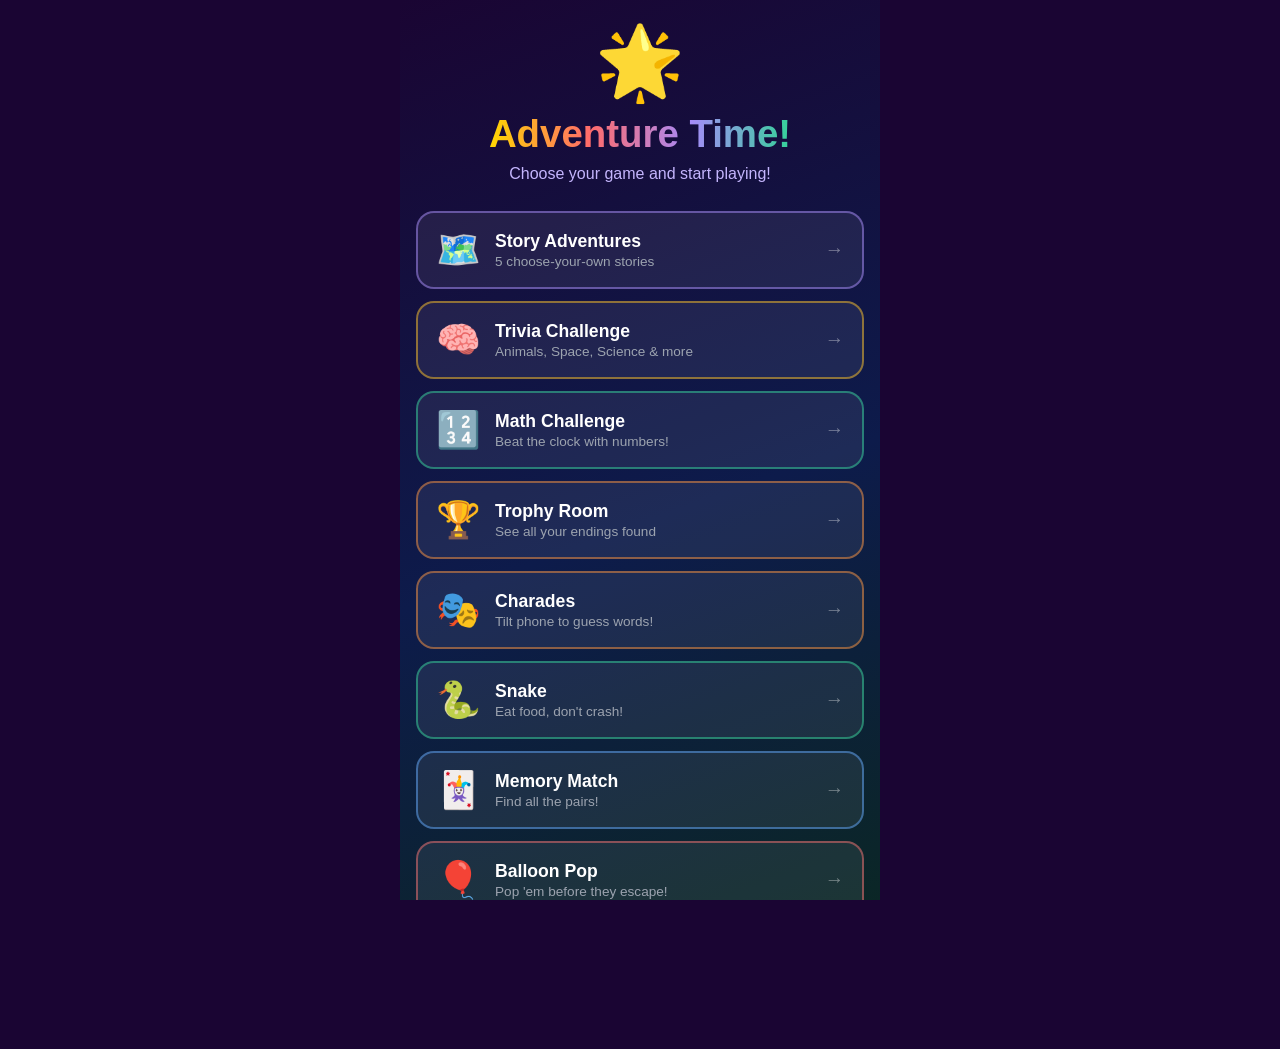
==== commit de593387: "Add 5 new mini games + 3 trivia categories (movies, Disney, animals) - Charades: tilt phone down=cor" ====
--- a/kids_game/adventure_game.html
+++ b/kids_game/adventure_game.html
@@ -76,6 +76,16 @@
 .mode-math:hover { border-color: #34d399; }
 .mode-trophy { border-color: rgba(251,146,60,0.5); }
 .mode-trophy:hover { border-color: #fb923c; }
+.mode-charades { border-color: rgba(251,146,60,0.5); }
+.mode-charades:hover { border-color: #fb923c; }
+.mode-snake { border-color: rgba(52,211,153,0.5); }
+.mode-snake:hover { border-color: #34d399; }
+.mode-memory { border-color: rgba(96,165,250,0.5); }
+.mode-memory:hover { border-color: #60a5fa; }
+.mode-balloon { border-color: rgba(248,113,113,0.5); }
+.mode-balloon:hover { border-color: #f87171; }
+.mode-reaction { border-color: rgba(251,191,36,0.5); }
+.mode-reaction:hover { border-color: #fbbf24; }
 
 /* ===== STORY SELECT SCREEN ===== */
 #select-screen { background: linear-gradient(160deg, #0d1b4b 0%, #1a0533 60%, #0a2a1a 100%); }
@@ -374,11 +384,109 @@
 ::-webkit-scrollbar-track { background: transparent; }
 ::-webkit-scrollbar-thumb { background: rgba(255,255,255,0.2); border-radius: 2px; }
 
+/* ===== CHARADES ===== */
+#charades-screen { background: linear-gradient(135deg, #1e0a3c 0%, #2d1257 50%, #1a0a2e 100%); }
+.charades-header { display: flex; justify-content: space-between; align-items: center; width: 100%; margin-bottom: 16px; margin-top: 6px; }
+.charades-timer-val { font-size: 2rem; font-weight: 900; color: #fbbf24; min-width: 60px; text-align: center; }
+.charades-timer-val.urgent { color: #f87171; animation: flash 0.5s ease-in-out infinite; }
+.charades-word-card { background: linear-gradient(135deg, rgba(139,92,246,0.3), rgba(109,40,217,0.4)); border: 2px solid rgba(167,139,250,0.4); border-radius: 24px; padding: 40px 24px; width: 100%; text-align: center; box-shadow: 0 8px 32px rgba(139,92,246,0.3); min-height: 200px; display: flex; flex-direction: column; align-items: center; justify-content: center; margin-bottom: 16px; transition: background 0.3s; }
+.charades-word { font-size: 2.4rem; font-weight: 900; color: #fff; line-height: 1.2; margin-bottom: 10px; transition: opacity 0.2s, transform 0.2s; }
+.charades-category-pill { display: inline-block; padding: 4px 14px; border-radius: 999px; font-size: 0.78rem; font-weight: 700; text-transform: uppercase; letter-spacing: 0.08em; }
+.charades-category-pill.animals { background: #34d399; color: #064e3b; }
+.charades-category-pill.movies  { background: #f87171; color: #7f1d1d; }
+.charades-category-pill.actions { background: #60a5fa; color: #1e3a8a; }
+.charades-category-pill.silly   { background: #fbbf24; color: #78350f; }
+.charades-tilt-hint { display: flex; gap: 12px; width: 100%; margin-bottom: 14px; }
+.tilt-hint-card { flex: 1; padding: 12px 10px; border-radius: 16px; text-align: center; font-size: 0.85rem; font-weight: 700; line-height: 1.4; }
+.tilt-hint-card.correct-hint { background: rgba(52,211,153,0.15); border: 2px solid rgba(52,211,153,0.4); color: #6ee7b7; }
+.tilt-hint-card.skip-hint { background: rgba(248,113,113,0.15); border: 2px solid rgba(248,113,113,0.4); color: #fca5a5; }
+.tilt-hint-icon { font-size: 1.6rem; display: block; margin-bottom: 4px; }
+.charades-buttons { display: flex; gap: 14px; width: 100%; }
+.btn-charades-skip { flex: 1; padding: 18px 10px; border: none; border-radius: 18px; font-size: 1.1rem; font-weight: 900; cursor: pointer; background: linear-gradient(135deg, #f87171, #ef4444); color: #fff; box-shadow: 0 4px 16px rgba(239,68,68,0.4); transition: transform 0.12s; -webkit-tap-highlight-color: transparent; }
+.btn-charades-correct { flex: 1; padding: 18px 10px; border: none; border-radius: 18px; font-size: 1.1rem; font-weight: 900; cursor: pointer; background: linear-gradient(135deg, #34d399, #10b981); color: #fff; box-shadow: 0 4px 16px rgba(16,185,129,0.4); transition: transform 0.12s; -webkit-tap-highlight-color: transparent; }
+.btn-charades-skip:active, .btn-charades-correct:active { transform: scale(0.95); }
+.charades-cat-grid { display: grid; grid-template-columns: 1fr 1fr; gap: 14px; width: 100%; margin-bottom: 24px; }
+.charades-cat-btn { padding: 22px 10px; border: none; border-radius: 18px; font-size: 1.15rem; font-weight: 800; cursor: pointer; color: #fff; transition: transform 0.15s; -webkit-tap-highlight-color: transparent; }
+.charades-cat-btn:active { transform: scale(0.93); }
+.charades-cat-btn.cat-animals { background: linear-gradient(135deg, #34d399, #059669); }
+.charades-cat-btn.cat-movies  { background: linear-gradient(135deg, #f87171, #dc2626); }
+.charades-cat-btn.cat-actions { background: linear-gradient(135deg, #60a5fa, #2563eb); }
+.charades-cat-btn.cat-silly   { background: linear-gradient(135deg, #fbbf24, #d97706); }
+.charades-cat-btn.cat-all     { grid-column: 1 / -1; background: linear-gradient(135deg, #a78bfa, #7c3aed); }
+
+/* ===== SNAKE ===== */
+#snake-screen { background: #0a0a0f; }
+.snake-header { display: flex; justify-content: space-between; align-items: center; width: 100%; margin-bottom: 10px; }
+.snake-score-box { text-align: center; }
+.snake-score-box .s-label { font-size: 0.7rem; text-transform: uppercase; letter-spacing: 0.1em; color: #6ee7b7; font-weight: 700; }
+.snake-score-box .s-value { font-size: 1.5rem; font-weight: 900; color: #fff; }
+#snake-canvas { border: 3px solid #34d399; border-radius: 8px; box-shadow: 0 0 24px rgba(52,211,153,0.3); display: block; touch-action: none; }
+.snake-canvas-wrap { position: relative; margin: 0 auto; }
+.snake-overlay { position: absolute; inset: 0; background: rgba(0,0,0,0.82); display: flex; flex-direction: column; align-items: center; justify-content: center; border-radius: 8px; text-align: center; padding: 20px; backdrop-filter: blur(4px); }
+.dpad-grid { display: grid; grid-template-columns: repeat(3, 56px); grid-template-rows: repeat(3, 56px); gap: 6px; margin: 12px auto 0; }
+.dpad-btn { width: 56px; height: 56px; border: 2px solid rgba(52,211,153,0.35); border-radius: 12px; background: rgba(52,211,153,0.15); color: #34d399; font-size: 1.4rem; cursor: pointer; display: flex; align-items: center; justify-content: center; transition: background 0.1s, transform 0.1s; -webkit-tap-highlight-color: transparent; }
+.dpad-btn:active { background: rgba(52,211,153,0.35); transform: scale(0.9); }
+.dpad-blank { background: transparent; pointer-events: none; }
+
+/* ===== MEMORY MATCH ===== */
+#memory-screen { background: linear-gradient(135deg, #0f172a, #1e3a5f); }
+.memory-header { display: flex; justify-content: space-between; align-items: center; width: 100%; margin-bottom: 12px; margin-top: 6px; }
+.memory-stat .m-label { font-size: 0.7rem; text-transform: uppercase; letter-spacing: 0.1em; color: #93c5fd; font-weight: 700; }
+.memory-stat .m-value { font-size: 1.4rem; font-weight: 900; color: #fff; }
+.memory-grid { display: grid; gap: 8px; width: 100%; }
+.memory-grid.easy { grid-template-columns: repeat(4, 1fr); }
+.memory-grid.hard { grid-template-columns: repeat(4, 1fr); }
+.memory-card { aspect-ratio: 1; perspective: 600px; cursor: pointer; -webkit-tap-highlight-color: transparent; }
+.memory-card-inner { width: 100%; height: 100%; position: relative; transform-style: preserve-3d; transition: transform 0.4s ease; border-radius: 12px; }
+.memory-card.flipped .memory-card-inner, .memory-card.matched .memory-card-inner { transform: rotateY(180deg); }
+.memory-card-front, .memory-card-back { position: absolute; inset: 0; border-radius: 12px; display: flex; align-items: center; justify-content: center; font-size: 1.8rem; backface-visibility: hidden; -webkit-backface-visibility: hidden; }
+.memory-card-front { background: linear-gradient(135deg, #1e40af, #1d4ed8); border: 2px solid rgba(96,165,250,0.3); }
+.memory-card-back { background: linear-gradient(135deg, #1e3a5f, #0f2a4a); border: 2px solid rgba(96,165,250,0.2); transform: rotateY(180deg); }
+.memory-card.matched .memory-card-front { background: linear-gradient(135deg, #065f46, #047857); border-color: rgba(52,211,153,0.5); box-shadow: 0 0 12px rgba(52,211,153,0.4); }
+.memory-diff-btn { display: block; width: 100%; padding: 20px; margin-bottom: 14px; border: none; border-radius: 18px; font-size: 1.1rem; font-weight: 800; cursor: pointer; color: #fff; transition: transform 0.12s; -webkit-tap-highlight-color: transparent; }
+.memory-diff-btn:active { transform: scale(0.95); }
+.memory-diff-btn.easy { background: linear-gradient(135deg, #34d399, #059669); }
+.memory-diff-btn.hard { background: linear-gradient(135deg, #f87171, #dc2626); }
+
+/* ===== BALLOON POP ===== */
+#balloon-screen { background: linear-gradient(180deg, #0c1445 0%, #1a237e 50%, #283593 100%); overflow: hidden; }
+.balloon-hud { display: flex; justify-content: space-between; align-items: center; width: 100%; margin-bottom: 10px; }
+.balloon-hud-stat { text-align: center; background: rgba(0,0,0,0.3); border-radius: 12px; padding: 8px 14px; }
+.balloon-hud-stat .b-label { font-size: 0.7rem; text-transform: uppercase; letter-spacing: 0.1em; color: #fca5a5; font-weight: 700; }
+.balloon-hud-stat .b-value { font-size: 1.4rem; font-weight: 900; color: #fff; }
+.balloon-hud-stat .b-value.combo { color: #fbbf24; }
+#balloon-field { position: relative; width: 100%; height: 420px; overflow: hidden; border-radius: 16px; background: rgba(255,255,255,0.02); touch-action: none; }
+.balloon-item { position: absolute; font-size: 2.4rem; cursor: pointer; user-select: none; -webkit-tap-highlight-color: transparent; animation: balloonRise linear forwards; }
+@keyframes balloonRise { from { bottom: -60px; } to { bottom: 110%; } }
+.balloon-item.popped { animation: balloonPop 0.35s ease-out forwards !important; pointer-events: none; }
+@keyframes balloonPop { 0% { transform: scale(1); opacity: 1; } 40% { transform: scale(1.6); opacity: 0.8; } 100% { transform: scale(0.1); opacity: 0; } }
+.balloon-score-float { position: absolute; font-size: 1rem; font-weight: 900; color: #fbbf24; text-shadow: 0 2px 6px rgba(0,0,0,0.6); pointer-events: none; animation: floatUp 0.9s ease-out forwards; z-index: 20; }
+@keyframes floatUp { from { opacity: 1; transform: translateY(0); } to { opacity: 0; transform: translateY(-60px); } }
+
+/* ===== REACTION TEST ===== */
+#reaction-screen { background: #0f172a; }
+#reaction-pad { flex: 1; width: 100%; display: flex; flex-direction: column; align-items: center; justify-content: center; cursor: pointer; user-select: none; -webkit-tap-highlight-color: transparent; transition: background 0.2s; text-align: center; padding: 24px; min-height: 320px; border-radius: 20px; margin: 12px 0; }
+#reaction-pad.waiting  { background: linear-gradient(135deg, #991b1b, #7f1d1d); }
+#reaction-pad.ready    { background: linear-gradient(135deg, #065f46, #064e3b); }
+#reaction-pad.toosoon  { background: linear-gradient(135deg, #92400e, #78350f); }
+#reaction-pad.idle     { background: linear-gradient(135deg, #1e293b, #0f172a); border: 2px dashed rgba(255,255,255,0.15); }
+.reaction-emoji-big { font-size: 4.5rem; display: block; margin-bottom: 12px; }
+.reaction-main-text { font-size: 1.8rem; font-weight: 900; color: #fff; margin-bottom: 8px; }
+.reaction-sub-text { font-size: 1rem; color: rgba(255,255,255,0.7); }
+.reaction-result-row { display: flex; justify-content: space-between; align-items: center; background: rgba(255,255,255,0.07); border-radius: 10px; padding: 10px 16px; font-size: 1rem; color: #e5e7eb; margin-bottom: 6px; }
+.reaction-ms { font-weight: 900; color: #fbbf24; }
+
+/* ===== NEW TRIVIA CATEGORY BUTTONS ===== */
+.cat-movies { border-color: rgba(244,63,94,0.5) !important; }
+.cat-movies:hover { border-color: #f43f5e !important; }
+.cat-disney { border-color: rgba(6,182,212,0.5) !important; }
+.cat-disney:hover { border-color: #06b6d4 !important; }
+
   </style>
 </head>
 <body>
 <div class="stars"></div>
-<div id="start-screen" class="screen">
+<div id="start-screen" class="screen active">
   <div class="game-logo">🌟</div>
   <h1 class="game-title">Adventure Time!</h1>
   <p class="game-subtitle">Choose your game and start playing!</p>
@@ -403,6 +511,31 @@
       <div class="mode-info"><span class="mode-title">Trophy Room</span><span class="mode-desc">See all your endings found</span></div>
       <span class="mode-arrow">→</span>
     </button>
+    <button class="mode-card mode-charades" onclick="startCharades()">
+      <span class="mode-emoji">🎭</span>
+      <div class="mode-info"><span class="mode-title">Charades</span><span class="mode-desc">Tilt phone to guess words!</span></div>
+      <span class="mode-arrow">→</span>
+    </button>
+    <button class="mode-card mode-snake" onclick="startSnakeGame()">
+      <span class="mode-emoji">🐍</span>
+      <div class="mode-info"><span class="mode-title">Snake</span><span class="mode-desc">Eat food, don't crash!</span></div>
+      <span class="mode-arrow">→</span>
+    </button>
+    <button class="mode-card mode-memory" onclick="startMemory()">
+      <span class="mode-emoji">🃏</span>
+      <div class="mode-info"><span class="mode-title">Memory Match</span><span class="mode-desc">Find all the pairs!</span></div>
+      <span class="mode-arrow">→</span>
+    </button>
+    <button class="mode-card mode-balloon" onclick="startBalloonPop()">
+      <span class="mode-emoji">🎈</span>
+      <div class="mode-info"><span class="mode-title">Balloon Pop</span><span class="mode-desc">Pop 'em before they escape!</span></div>
+      <span class="mode-arrow">→</span>
+    </button>
+    <button class="mode-card mode-reaction" onclick="startReaction()">
+      <span class="mode-emoji">⚡</span>
+      <div class="mode-info"><span class="mode-title">Reaction Test</span><span class="mode-desc">How fast can you tap?</span></div>
+      <span class="mode-arrow">→</span>
+    </button>
   </div>
 </div>
 <div id="select-screen" class="screen">
@@ -425,6 +558,11 @@
 <div id="math-mode-screen" class="screen"></div>
 <div id="ending-screen" class="screen"></div>
 <div id="achievements-screen" class="screen"></div>
+<div id="charades-screen" class="screen"></div>
+<div id="snake-screen" class="screen"></div>
+<div id="memory-screen" class="screen"></div>
+<div id="balloon-screen" class="screen"></div>
+<div id="reaction-screen" class="screen"></div>
 <script>
 /* ===================================================
    ADVENTURE GAME - CHOOSE YOUR OWN STORY!
@@ -984,7 +1122,12 @@
   triviaMode: document.getElementById('trivia-mode-screen'),
   mathMode: document.getElementById('math-mode-screen'),
   ending: document.getElementById('ending-screen'),
-  achievements: document.getElementById('achievements-screen')
+  achievements: document.getElementById('achievements-screen'),
+  charades:     document.getElementById('charades-screen'),
+  snake:        document.getElementById('snake-screen'),
+  memory:       document.getElementById('memory-screen'),
+  balloon:      document.getElementById('balloon-screen'),
+  reaction:     document.getElementById('reaction-screen')
 };
 
 // ===== SCREEN NAVIGATION =====
@@ -1237,7 +1380,9 @@
   space:   { label: '🚀 Space',          emoji: '🚀', filter: (q) => q.cat === 'space' },
   science: { label: '🔬 Science',        emoji: '🔬', filter: (q) => q.cat === 'science' },
   ocean:   { label: '🌊 Ocean',          emoji: '🌊', filter: (q) => q.cat === 'ocean' },
-  fun:     { label: '😄 Fun Facts',      emoji: '😄', filter: (q) => q.cat === 'fun' }
+  fun:     { label: '😄 Fun Facts',      emoji: '😄', filter: (q) => q.cat === 'fun' },
+  movies:  { label: '🎬 Animated Movies', emoji: '🎬', filter: (q) => q.cat === 'movies' },
+  disney:  { label: '🏰 Disney Parks',   emoji: '🏰', filter: (q) => q.cat === 'disney' }
 };
 
 // Tag existing trivia with categories
@@ -1269,7 +1414,50 @@
   { q: "The Eiffel Tower grows in summer by how much?", a: 2, choices: ["1 millimeter", "1 centimeter", "About 6 inches (15cm)!"], fact: "Heat makes metal expand — the Eiffel Tower grows up to 6 inches taller on hot summer days! 🗼", cat: 'fun' }
 ];
 
-const ALL_TRIVIA = [...TRIVIA_TAGGED, ...EXTRA_TRIVIA];
+// ===== NEW TRIVIA: MOVIES + DISNEY + MORE ANIMALS =====
+const NEW_TRIVIA = [
+  // Animated Movies
+  { q: "What are the names of the two sisters in Frozen?", a: 1, choices: ["Anna and Aurora", "Anna and Elsa", "Elsa and Emma"], fact: "Elsa's ice powers are triggered by strong emotions — her sister Anna's love is what ultimately saves her! ❄️", cat: 'movies' },
+  { q: "What song does Elsa sing while building her ice castle?", a: 0, choices: ["Let It Go", "Do You Want to Build a Snowman", "For the First Time in Forever"], fact: "Let It Go was performed by Idina Menzel and won the Academy Award for Best Original Song! 🎶", cat: 'movies' },
+  { q: "In Finding Nemo, what type of fish is Nemo?", a: 2, choices: ["Blue tang", "Goldfish", "Clownfish"], fact: "Clownfish actually live inside sea anemones for protection — just like Nemo! 🐠", cat: 'movies' },
+  { q: "What does Dory keep forgetting in Finding Nemo?", a: 1, choices: ["How to swim", "Everything — she has short-term memory loss", "Where the ocean is"], fact: "Blue tangs like Dory can grow up to 12 inches long in the wild! 🐟", cat: 'movies' },
+  { q: "What is Simba's father's name in The Lion King?", a: 0, choices: ["Mufasa", "Scar", "Rafiki"], fact: "The Lion King was inspired by Shakespeare's play Hamlet! 🦁", cat: 'movies' },
+  { q: "In Toy Story, what is the name of the boy who owns Woody and Buzz?", a: 1, choices: ["Tim", "Andy", "Alex"], fact: "Toy Story was the very first fully computer-animated feature film, released in 1995! 🎬", cat: 'movies' },
+  { q: "In Encanto, what is special about Mirabel compared to her family?", a: 0, choices: ["She has no magical gift", "She can fly", "She can talk to animals"], fact: "Every member of the Madrigal family gets a magical room in the Casita when they receive their gift! 🏡", cat: 'movies' },
+  { q: "In Inside Out, which emotion wears glasses and loves facts?", a: 1, choices: ["Joy", "Sadness", "Fear"], fact: "Inside Out was Pixar's first film with two female lead characters — Joy and Sadness! 😊", cat: 'movies' },
+  { q: "In the movie Up, what does Carl use to make his house fly?", a: 2, choices: ["Jet engines", "A giant kite", "Thousands of balloons"], fact: "Scientists calculated you'd need about 9.4 million real balloons to lift a house like Carl's! 🎈", cat: 'movies' },
+  { q: "What is the name of the super family in The Incredibles?", a: 0, choices: ["The Parr family", "The Super family", "The Incredible family"], fact: "Each Parr family member's power reflects their personality — Violet's invisibility shows her shyness! 🦸", cat: 'movies' },
+  { q: "In Shrek, what land does Shrek live near?", a: 1, choices: ["Narnia", "Far Far Away", "Neverland"], fact: "The Shrek series features many fairy tale characters from different stories all living in the same world! 🧅", cat: 'movies' },
+  { q: "In Zootopia, what animal is Officer Judy Hopps?", a: 2, choices: ["A fox", "A mouse", "A rabbit"], fact: "Zootopia features over 64 different animal species, each with their own unique neighborhood! 🐰", cat: 'movies' },
+  { q: "In Ratatouille, what does Remy the rat dream of doing?", a: 0, choices: ["Becoming a chef in Paris", "Opening his own cheese shop", "Becoming a food critic"], fact: "The restaurant in Ratatouille is called Gusteau's, named after Remy's idol chef Auguste Gusteau! 🍽️", cat: 'movies' },
+  { q: "In Coco, what holiday is the movie set during?", a: 1, choices: ["Halloween", "Día de los Muertos (Day of the Dead)", "Christmas"], fact: "Día de los Muertos is a real Mexican holiday where families honor loved ones who have passed away! 🌺", cat: 'movies' },
+  { q: "In Moana, what does Moana have to restore to save her island?", a: 2, choices: ["A magic sword", "A sacred flower", "The heart of Te Fiti"], fact: "Moana is based on the real Polynesian tradition of wayfinding — navigating across the ocean by stars! ⭐", cat: 'movies' },
+  // Disney Parks
+  { q: "What is the famous castle at Magic Kingdom in Walt Disney World called?", a: 0, choices: ["Cinderella Castle", "Sleeping Beauty Castle", "Belle's Castle"], fact: "Cinderella Castle is 189 feet tall — taller than the Statue of Liberty's pedestal! 🏰", cat: 'disney' },
+  { q: "What is the castle at the original Disneyland in California called?", a: 2, choices: ["Cinderella Castle", "Rapunzel's Tower", "Sleeping Beauty Castle"], fact: "Sleeping Beauty Castle was one of the very first things Walt Disney designed for Disneyland! 🏰", cat: 'disney' },
+  { q: "Which Disney Park ride takes you through space on a rocket in the dark?", a: 1, choices: ["Buzz Lightyear Astro Blasters", "Space Mountain", "Mission: SPACE"], fact: "Space Mountain opened in 1975 and the top speed is only 28 mph — it just feels faster in the dark! 🚀", cat: 'disney' },
+  { q: "The Haunted Mansion says it has how many happy haunts?", a: 0, choices: ["999", "1000", "666"], fact: "The Imagineers wanted 1,000 ghosts but changed to 999 to 'leave room for you' to join them! 👻", cat: 'disney' },
+  { q: "Which classic ride features the song 'Yo Ho, A Pirate's Life for Me'?", a: 2, choices: ["The Jungle Cruise", "Splash Mountain", "Pirates of the Caribbean"], fact: "Pirates of the Caribbean was the last attraction Walt Disney personally helped design! ☠️", cat: 'disney' },
+  { q: "What song plays on repeat on It's a Small World?", a: 1, choices: ["Zip-a-Dee-Doo-Dah", "It's a Small World (After All)", "When You Wish Upon a Star"], fact: "It's a Small World features dolls representing children from 100 countries around the world! 🌍", cat: 'disney' },
+  { q: "What does EPCOT stand for?", a: 2, choices: ["Every Person Comes Out Tired", "Exciting Park Celebrating Our Times", "Experimental Prototype Community of Tomorrow"], fact: "Walt Disney originally planned EPCOT as an actual futuristic city where real people would live! 🏙️", cat: 'disney' },
+  { q: "What year did the original Disneyland open?", a: 0, choices: ["1955", "1960", "1965"], fact: "On opening day July 17, 1955, so many guests showed up that the asphalt actually melted! 🌞", cat: 'disney' },
+  { q: "Which ride drops guests 13 stories in a haunted hotel?", a: 1, choices: ["Mission: SPACE", "Tower of Terror", "Splash Mountain"], fact: "Tower of Terror is themed to The Twilight Zone TV series — a classic spooky show! 🏨", cat: 'disney' },
+  { q: "Disney's Animal Kingdom is the largest Disney theme park — how big is it?", a: 2, choices: ["100 acres", "300 acres", "About 580 acres"], fact: "Animal Kingdom is so big it could fit all the other Walt Disney World parks inside it with room to spare! 🦁", cat: 'disney' },
+  { q: "What are the small trains called that travel around Disneyland and Magic Kingdom?", a: 1, choices: ["The Disney Flyer", "The Walt Disney Railroad", "The Magic Express"], fact: "Walt Disney was a huge train fan and had a miniature railroad in his own backyard before building Disneyland! 🚂", cat: 'disney' },
+  { q: "What iconic Disney theme park opened in Florida in 1971?", a: 0, choices: ["Walt Disney World", "Disneyland", "EPCOT"], fact: "Walt Disney World is so big it's roughly the same size as San Francisco! 🌴", cat: 'disney' },
+  // More Animals
+  { q: "How do male emperor penguins keep their eggs warm?", a: 0, choices: ["They balance the egg on their feet under a warm belly flap", "They bury them in warm sand", "They sit on them like chickens"], fact: "Male emperor penguins stand in freezing Antarctic blizzards for months without eating to keep the egg warm! 🐧", cat: 'animals' },
+  { q: "What do giant pandas eat almost exclusively?", a: 2, choices: ["Fish", "Honey and berries", "Bamboo"], fact: "Giant pandas eat up to 84 pounds of bamboo every single day just to get enough nutrients! 🐼", cat: 'animals' },
+  { q: "What is a baby kangaroo called?", a: 0, choices: ["A joey", "A cub", "A kit"], fact: "When a joey is born it's only the size of a jellybean! It crawls into mom's pouch to keep growing. 🦘", cat: 'animals' },
+  { q: "What is special about the axolotl?", a: 1, choices: ["It can breathe fire", "It can regrow lost limbs and parts of its brain", "It's the only lizard that can fly"], fact: "Axolotls are called 'Mexican walking fish' but they're actually amphibians, not fish! 🦎", cat: 'animals' },
+  { q: "What is the narwhal's long spiral tusk actually made of?", a: 0, choices: ["It's a really long tooth!", "A hollow bone", "Hardened skin"], fact: "The narwhal's tusk can grow up to 10 feet long and has millions of nerve endings! 🦄", cat: 'animals' },
+  { q: "Why are flamingos pink?", a: 1, choices: ["They are born pink", "They get pink pigment from the algae and shrimp they eat", "Their feathers reflect the sunset"], fact: "Baby flamingos are born gray and white! They turn pink only after eating enough pink-pigment-rich food. 🦩", cat: 'animals' },
+  { q: "How does the archerfish catch insects?", a: 2, choices: ["It leaps out of water", "It uses its tail like a net", "It shoots a jet of water to knock bugs off branches"], fact: "Archerfish shoot water jets up to 10 feet with amazing accuracy — even accounting for how water bends light! 🐟", cat: 'animals' },
+  { q: "Which of these is true about the platypus?", a: 2, choices: ["It is a reptile", "It does not lay eggs", "It is a mammal that lays eggs and has a bill like a duck"], fact: "When scientists first saw a platypus specimen, they thought someone was playing a trick on them! 🦆", cat: 'animals' },
+  { q: "What is a group of meerkats called?", a: 0, choices: ["A mob or gang", "A pride", "A colony"], fact: "Meerkats take turns acting as lookout sentinels, standing on their hind legs watching for eagles! 🦡", cat: 'animals' }
+];
+
+const ALL_TRIVIA = [...TRIVIA_TAGGED, ...EXTRA_TRIVIA, ...NEW_TRIVIA];
 
 const tmState = {
   category: 'all',
@@ -1295,6 +1483,8 @@
       <button class="category-btn cat-ocean" onclick="launchTrivia('ocean')"><span class="cat-emoji">🌊</span>Ocean</button>
       <button class="category-btn cat-science" onclick="launchTrivia('science')"><span class="cat-emoji">🔬</span>Science</button>
       <button class="category-btn cat-fun" onclick="launchTrivia('fun')"><span class="cat-emoji">😄</span>Fun Facts</button>
+      <button class="category-btn cat-movies" onclick="launchTrivia('movies')"><span class="cat-emoji">🎬</span>Movies</button>
+      <button class="category-btn cat-disney" onclick="launchTrivia('disney')"><span class="cat-emoji">🏰</span>Disney Parks</button>
     </div>
     <p style="font-size:0.85rem;color:#9ca3af;text-align:center">10 questions per round · Learn amazing facts!</p>
   `;
@@ -1616,6 +1806,885 @@
   `;
 }
 
+// ═══════════════════════════════════════════════════════
+// ===== CHARADES GAME =====
+// ═══════════════════════════════════════════════════════
+
+const CHARADES_WORDS = {
+  animals: [
+    "elephant", "penguin waddling", "cat sleeping", "dog fetching a ball",
+    "monkey swinging", "snake slithering", "frog jumping", "horse galloping",
+    "butterfly flying", "crab walking sideways", "kangaroo hopping",
+    "gorilla beating chest", "parrot talking", "fish swimming", "bear eating honey",
+    "giraffe eating leaves", "lion roaring", "turtle walking slowly",
+    "rabbit hopping", "owl turning head", "flamingo standing on one leg",
+    "hamster running on wheel", "cheetah running fast", "crocodile snapping",
+    "dolphin jumping", "bee buzzing", "squirrel hiding acorns",
+    "peacock showing feathers", "wolf howling at moon", "pig rolling in mud"
+  ],
+  movies: [
+    "Elsa freezing things", "Simba roaring", "Buzz Lightyear flying",
+    "Woody pulling string", "Olaf melting", "Moana sailing",
+    "Wall-E collecting junk", "Nemo swimming in tank", "Dory forgetting things",
+    "Shrek doing a roar", "Donkey talking", "Rapunzel swinging by hair",
+    "Genie granting wishes", "Dumbo flying with ears", "Bambi on ice",
+    "Cinderella losing slipper", "Belle reading a book", "Tarzan swinging on vines",
+    "Timon and Pumbaa eating bugs", "Merida shooting arrow",
+    "Mirabel hugging her family", "Miguel playing guitar", "Joy jumping up and down",
+    "Sadness dragging her feet", "Remy controlling Linguini's hair",
+    "Carl's house floating with balloons", "Lightning McQueen racing",
+    "Stitch causing mischief", "Maui pulling up islands", "Luisa carrying heavy things"
+  ],
+  actions: [
+    "swimming", "flying like a superhero", "eating spaghetti",
+    "playing guitar", "shooting a basketball", "dancing ballet",
+    "rowing a boat", "climbing a mountain", "surfing a wave",
+    "juggling", "hula hooping", "doing cartwheels",
+    "building a sandcastle", "blowing out birthday candles",
+    "opening a giant present", "brushing really long hair",
+    "riding a unicycle", "typing super fast", "sneezing uncontrollably",
+    "laughing so hard you cry", "tip-toeing through a haunted house",
+    "conducting an orchestra", "painting a huge mural",
+    "skipping down the street", "lifting a very heavy weight",
+    "catching a butterfly", "blowing a giant bubble gum bubble",
+    "sliding down a really long slide", "making a huge snowball",
+    "walking a dog that pulls you everywhere"
+  ],
+  silly: [
+    "giant sandwich", "dancing robot", "invisible friend",
+    "flying taco", "talking shoe", "spaghetti hair",
+    "sneeze so big you fly away", "riding a giant snail",
+    "wearing underpants on your head", "hugging a cactus",
+    "angry cloud raining only on you", "backwards-talking parrot",
+    "pizza tree", "shopping cart with a mind of its own",
+    "table that runs away when you try to eat",
+    "living inside a giant bubble", "alarm clock that yells at you",
+    "invisible roller coaster", "magic shoes that make you dance nonstop",
+    "swimming through a pool of jello", "hair that ties itself in knots",
+    "shoes tied together while trying to walk",
+    "trying to eat soup with a fork", "cat herding contest",
+    "catching the wind in a paper bag", "talking to a potato",
+    "elevator music that gets louder and louder",
+    "sleeping on a cloud that slowly shrinks",
+    "chasing your own shadow", "itchy sweater you can't take off"
+  ]
+};
+
+const charadesState = {
+  category: 'all',
+  words: [],
+  currentIndex: 0,
+  score: 0,
+  skipped: 0,
+  timerSeconds: 60,
+  timerInterval: null,
+  orientationGranted: false,
+  tiltCooldown: false
+};
+
+function startCharades() {
+  showScreen('charades');
+  const s = screens.charades;
+  s.innerHTML = `
+    <div style="padding:20px 16px 40px;max-width:480px;margin:0 auto;">
+      <div style="display:flex;align-items:center;gap:10px;margin-bottom:20px;margin-top:6px;">
+        <button class="back-btn" onclick="showScreen('start')">← Back</button>
+        <span class="mode-title-badge">🎭 Charades</span>
+      </div>
+      <div style="text-align:center;margin-bottom:24px;">
+        <div style="font-size:4rem;margin-bottom:10px;">🎭</div>
+        <h2 style="font-size:1.8rem;font-weight:900;color:#e9d5ff;margin-bottom:8px;">Charades!</h2>
+        <p style="color:#c4b5fd;line-height:1.5;">Hold phone flat. Tilt <strong>DOWN</strong> ✅ = Got It!<br>Tilt <strong>UP</strong> ❌ = Skip<br>Or use the buttons below!</p>
+      </div>
+      <div class="charades-cat-grid">
+        <button class="charades-cat-btn cat-animals" onclick="launchCharades('animals')">🐘 Animals</button>
+        <button class="charades-cat-btn cat-movies"  onclick="launchCharades('movies')">🎬 Movies</button>
+        <button class="charades-cat-btn cat-actions" onclick="launchCharades('actions')">🏃 Actions</button>
+        <button class="charades-cat-btn cat-silly"   onclick="launchCharades('silly')">🤪 Silly</button>
+        <button class="charades-cat-btn cat-all"     onclick="launchCharades('all')">🎲 All Categories</button>
+      </div>
+    </div>`;
+}
+
+async function launchCharades(category) {
+  charadesState.category = category;
+  charadesState.score = 0;
+  charadesState.skipped = 0;
+  charadesState.timerSeconds = 60;
+  charadesState.currentIndex = 0;
+  charadesState.tiltCooldown = false;
+
+  let pool = [];
+  if (category === 'all') {
+    Object.values(CHARADES_WORDS).forEach(arr => pool.push(...arr));
+  } else {
+    pool = [...CHARADES_WORDS[category]];
+  }
+  for (let i = pool.length - 1; i > 0; i--) {
+    const j = Math.floor(Math.random() * (i + 1));
+    [pool[i], pool[j]] = [pool[j], pool[i]];
+  }
+  charadesState.words = pool;
+
+  if (typeof DeviceOrientationEvent !== 'undefined' &&
+      typeof DeviceOrientationEvent.requestPermission === 'function') {
+    try {
+      const perm = await DeviceOrientationEvent.requestPermission();
+      charadesState.orientationGranted = (perm === 'granted');
+    } catch (e) { charadesState.orientationGranted = false; }
+  } else {
+    charadesState.orientationGranted = true;
+  }
+
+  if (charadesState.orientationGranted) {
+    window.addEventListener('deviceorientation', charadesHandleOrientation);
+  }
+
+  renderCharadesGame();
+  charadesState.timerInterval = setInterval(() => {
+    charadesState.timerSeconds--;
+    const el = document.getElementById('charades-timer');
+    if (el) {
+      el.textContent = charadesState.timerSeconds;
+      if (charadesState.timerSeconds <= 10) el.classList.add('urgent');
+    }
+    if (charadesState.timerSeconds <= 0) endCharades();
+  }, 1000);
+}
+
+function renderCharadesGame() {
+  const word = charadesState.words[charadesState.currentIndex] || '—';
+  const cat = charadesState.category === 'all' ? detectCharadesCategory(word) : charadesState.category;
+  screens.charades.innerHTML = `
+    <div style="padding:16px 16px 30px;max-width:480px;margin:0 auto;display:flex;flex-direction:column;min-height:100vh;">
+      <div class="charades-header">
+        <div style="text-align:center;">
+          <div style="font-size:0.7rem;color:#c4b5fd;font-weight:700;text-transform:uppercase;letter-spacing:.08em;">TIME</div>
+          <div class="charades-timer-val${charadesState.timerSeconds <= 10 ? ' urgent' : ''}" id="charades-timer">${charadesState.timerSeconds}</div>
+        </div>
+        <div style="font-size:1.1rem;font-weight:900;color:#e9d5ff;">🎭 Charades</div>
+        <div style="text-align:center;">
+          <div style="font-size:0.7rem;color:#c4b5fd;font-weight:700;text-transform:uppercase;letter-spacing:.08em;">SCORE</div>
+          <div style="font-size:1.6rem;font-weight:900;color:#a78bfa;" id="charades-score-val">${charadesState.score}</div>
+        </div>
+      </div>
+      <div class="charades-word-card" id="charades-word-card">
+        <div class="charades-word" id="charades-word">${word}</div>
+        <span class="charades-category-pill ${cat}">${cat}</span>
+      </div>
+      <div class="charades-tilt-hint">
+        <div class="tilt-hint-card correct-hint">
+          <span class="tilt-hint-icon">✅</span>
+          <strong>Got It!</strong><br>Tilt screen DOWN
+        </div>
+        <div class="tilt-hint-card skip-hint">
+          <span class="tilt-hint-icon">❌</span>
+          <strong>Skip</strong><br>Tilt screen UP
+        </div>
+      </div>
+      <div class="charades-buttons">
+        <button class="btn-charades-skip"    onclick="charadesSkip()">❌ SKIP</button>
+        <button class="btn-charades-correct" onclick="charadesCorrect()">✅ GOT IT!</button>
+      </div>
+    </div>`;
+}
+
+function detectCharadesCategory(word) {
+  for (const [cat, words] of Object.entries(CHARADES_WORDS)) {
+    if (words.includes(word)) return cat;
+  }
+  return 'silly';
+}
+
+function charadesHandleOrientation(e) {
+  if (charadesState.tiltCooldown || charadesState.timerSeconds <= 0) return;
+  const beta = e.beta;
+  if (beta === null) return;
+  if (beta > 50)   { charadesCorrect(true); }
+  else if (beta < -20) { charadesSkip(true); }
+}
+
+function charadesCorrect(fromTilt = false) {
+  if (charadesState.timerSeconds <= 0) return;
+  charadesState.score++;
+  charadesState.currentIndex++;
+  charadesState.tiltCooldown = true;
+  setTimeout(() => { charadesState.tiltCooldown = false; }, 1200);
+  const scoreEl = document.getElementById('charades-score-val');
+  if (scoreEl) scoreEl.textContent = charadesState.score;
+  if (fromTilt) {
+    const card = document.getElementById('charades-word-card');
+    if (card) {
+      card.style.background = 'linear-gradient(135deg, rgba(52,211,153,0.4), rgba(16,185,129,0.5))';
+      setTimeout(() => { if (card) card.style.background = ''; }, 500);
+    }
+  }
+  if (charadesState.currentIndex >= charadesState.words.length) { endCharades(); return; }
+  charadesNextWord();
+}
+
+function charadesSkip(fromTilt = false) {
+  if (charadesState.timerSeconds <= 0) return;
+  charadesState.skipped++;
+  charadesState.currentIndex++;
+  charadesState.tiltCooldown = true;
+  setTimeout(() => { charadesState.tiltCooldown = false; }, 1200);
+  if (fromTilt) {
+    const card = document.getElementById('charades-word-card');
+    if (card) {
+      card.style.background = 'linear-gradient(135deg, rgba(248,113,113,0.4), rgba(239,68,68,0.5))';
+      setTimeout(() => { if (card) card.style.background = ''; }, 500);
+    }
+  }
+  if (charadesState.currentIndex >= charadesState.words.length) { endCharades(); return; }
+  charadesNextWord();
+}
+
+function charadesNextWord() {
+  const word = charadesState.words[charadesState.currentIndex] || '—';
+  const cat = charadesState.category === 'all' ? detectCharadesCategory(word) : charadesState.category;
+  const wordEl = document.getElementById('charades-word');
+  const pillEl = document.querySelector('.charades-category-pill');
+  if (wordEl) {
+    wordEl.style.opacity = '0';
+    wordEl.style.transform = 'translateY(-8px)';
+    setTimeout(() => {
+      wordEl.textContent = word;
+      wordEl.style.transition = 'opacity 0.2s, transform 0.2s';
+      wordEl.style.opacity = '1';
+      wordEl.style.transform = 'translateY(0)';
+    }, 150);
+  }
+  if (pillEl) { pillEl.className = `charades-category-pill ${cat}`; pillEl.textContent = cat; }
+}
+
+function endCharades() {
+  clearInterval(charadesState.timerInterval);
+  window.removeEventListener('deviceorientation', charadesHandleOrientation);
+  const total = charadesState.score + charadesState.skipped;
+  const pct = total > 0 ? Math.round((charadesState.score / total) * 100) : 0;
+  let medal = '🥉';
+  if (pct >= 80) medal = '🥇';
+  else if (pct >= 50) medal = '🥈';
+  screens.charades.innerHTML = `
+    <div style="padding:30px 16px 40px;max-width:480px;margin:0 auto;text-align:center;">
+      <button class="back-btn" style="display:block;margin-bottom:20px;" onclick="showScreen('start')">← Back to Home</button>
+      <div style="font-size:5rem;margin:10px 0;">${medal}</div>
+      <h2 style="font-size:2rem;font-weight:900;color:#e9d5ff;margin-bottom:20px;">Time's Up!</h2>
+      <div style="background:rgba(255,255,255,0.08);border-radius:16px;padding:16px;margin-bottom:10px;font-size:1.1rem;color:#c4b5fd;">
+        ✅ Got It! &nbsp; <strong style="color:#fff;font-size:1.4rem;">${charadesState.score}</strong> words
+      </div>
+      <div style="background:rgba(255,255,255,0.08);border-radius:16px;padding:16px;margin-bottom:10px;font-size:1.1rem;color:#c4b5fd;">
+        ❌ Skipped &nbsp; <strong style="color:#fff;font-size:1.4rem;">${charadesState.skipped}</strong> words
+      </div>
+      <div style="background:rgba(255,255,255,0.08);border-radius:16px;padding:16px;margin-bottom:20px;font-size:1.1rem;color:#c4b5fd;">
+        🎯 Accuracy &nbsp; <strong style="color:#ffd700;font-size:1.4rem;">${pct}%</strong>
+      </div>
+      <button class="btn-primary" onclick="startCharades()">🔄 Play Again</button>
+    </div>`;
+}
+
+// ═══════════════════════════════════════════════════════
+// ===== SNAKE GAME =====
+// ═══════════════════════════════════════════════════════
+
+const snakeState = {
+  canvas: null, ctx: null, cells: 20, cellSize: 0,
+  snake: [], dir: { x: 1, y: 0 }, nextDir: { x: 1, y: 0 },
+  food: { x: 0, y: 0 }, score: 0,
+  highScore: parseInt(localStorage.getItem('snakeHigh') || '0'),
+  running: false, loopTimeout: null, touchStart: null, gameOver: false
+};
+
+function startSnakeGame() {
+  showScreen('snake');
+  screens.snake.innerHTML = `
+    <div style="padding:20px 16px 30px;max-width:480px;margin:0 auto;text-align:center;">
+      <div style="display:flex;align-items:center;gap:10px;margin-bottom:20px;margin-top:6px;">
+        <button class="back-btn" onclick="exitSnake()">← Back</button>
+        <span class="mode-title-badge" style="background:rgba(52,211,153,0.15);color:#34d399;border-color:rgba(52,211,153,0.3);">🐍 Snake</span>
+      </div>
+      <div style="font-size:4rem;margin:10px 0;">🐍</div>
+      <h2 style="font-size:2rem;font-weight:900;color:#34d399;margin-bottom:8px;">Snake!</h2>
+      <p style="color:#6ee7b7;margin-bottom:16px;">Eat food to grow. Don't hit walls or yourself!</p>
+      <p style="color:#9ca3af;font-size:0.9rem;margin-bottom:20px;">Swipe or use D-pad to steer</p>
+      <div style="color:#9ca3af;margin-bottom:20px;">🏆 Best: <strong style="color:#fbbf24">${snakeState.highScore}</strong></div>
+      <button class="btn-primary" onclick="initSnake()">▶ Start Game</button>
+    </div>`;
+}
+
+function exitSnake() {
+  clearTimeout(snakeState.loopTimeout);
+  snakeState.running = false;
+  document.removeEventListener('keydown', snakeKeyDown);
+  showScreen('start');
+}
+
+function initSnake() {
+  const canvasSize = Math.min(window.innerWidth - 32, 320);
+  screens.snake.innerHTML = `
+    <div style="max-width:480px;margin:0 auto;display:flex;flex-direction:column;align-items:center;padding:10px 16px 20px;">
+      <div class="snake-header" style="width:100%;max-width:${canvasSize}px;">
+        <div class="snake-score-box"><div class="s-label">SCORE</div><div class="s-value" id="snake-score">0</div></div>
+        <button class="back-btn" style="font-size:0.85rem;padding:8px 12px;" onclick="exitSnake()">← Home</button>
+        <div class="snake-score-box"><div class="s-label">BEST</div><div class="s-value" id="snake-high">${snakeState.highScore}</div></div>
+      </div>
+      <div class="snake-canvas-wrap" id="snake-canvas-wrap" style="width:${canvasSize}px;height:${canvasSize}px;">
+        <canvas id="snake-canvas" width="${canvasSize}" height="${canvasSize}"></canvas>
+      </div>
+      <div class="dpad-grid">
+        <div class="dpad-blank"></div>
+        <button class="dpad-btn" ontouchstart="e=>{e.preventDefault();dpadPress('up')}" onclick="dpadPress('up')">▲</button>
+        <div class="dpad-blank"></div>
+        <button class="dpad-btn" ontouchstart="e=>{e.preventDefault();dpadPress('left')}" onclick="dpadPress('left')">◀</button>
+        <div class="dpad-blank"></div>
+        <button class="dpad-btn" ontouchstart="e=>{e.preventDefault();dpadPress('right')}" onclick="dpadPress('right')">▶</button>
+        <div class="dpad-blank"></div>
+        <button class="dpad-btn" ontouchstart="e=>{e.preventDefault();dpadPress('down')}" onclick="dpadPress('down')">▼</button>
+        <div class="dpad-blank"></div>
+      </div>
+    </div>`;
+
+  snakeState.canvas = document.getElementById('snake-canvas');
+  snakeState.ctx = snakeState.canvas.getContext('2d');
+  snakeState.cellSize = canvasSize / snakeState.cells;
+  snakeState.score = 0;
+  snakeState.dir = { x: 1, y: 0 };
+  snakeState.nextDir = { x: 1, y: 0 };
+  snakeState.gameOver = false;
+  snakeState.running = true;
+
+  const mid = Math.floor(snakeState.cells / 2);
+  snakeState.snake = [{ x: mid, y: mid }, { x: mid-1, y: mid }, { x: mid-2, y: mid }];
+  snakePlaceFood();
+
+  snakeState.canvas.addEventListener('touchstart', snakeTouchStart, { passive: true });
+  snakeState.canvas.addEventListener('touchend',   snakeTouchEnd,   { passive: true });
+  document.addEventListener('keydown', snakeKeyDown);
+
+  // D-pad buttons — use proper event listeners
+  document.querySelectorAll('.dpad-btn').forEach(btn => {
+    btn.addEventListener('touchstart', function(e) {
+      e.preventDefault();
+      const dir = this.getAttribute('data-dir');
+      if (dir) dpadPress(dir);
+    }, { passive: false });
+  });
+
+  snakeLoop();
+}
+
+function snakeGetSpeed() {
+  if (snakeState.score >= 200) return 80;
+  if (snakeState.score >= 100) return 110;
+  if (snakeState.score >= 50)  return 140;
+  return 180;
+}
+
+function snakeLoop() {
+  if (!snakeState.running) return;
+  snakeState.dir = { ...snakeState.nextDir };
+  const head = { x: snakeState.snake[0].x + snakeState.dir.x, y: snakeState.snake[0].y + snakeState.dir.y };
+  if (head.x < 0 || head.x >= snakeState.cells || head.y < 0 || head.y >= snakeState.cells) { snakeGameOver(); return; }
+  if (snakeState.snake.some(seg => seg.x === head.x && seg.y === head.y)) { snakeGameOver(); return; }
+  snakeState.snake.unshift(head);
+  if (head.x === snakeState.food.x && head.y === snakeState.food.y) {
+    snakeState.score += 10;
+    const scoreEl = document.getElementById('snake-score');
+    if (scoreEl) scoreEl.textContent = snakeState.score;
+    if (snakeState.score > snakeState.highScore) {
+      snakeState.highScore = snakeState.score;
+      localStorage.setItem('snakeHigh', snakeState.highScore);
+      const highEl = document.getElementById('snake-high');
+      if (highEl) highEl.textContent = snakeState.highScore;
+    }
+    snakePlaceFood();
+  } else {
+    snakeState.snake.pop();
+  }
+  snakeDraw();
+  snakeState.loopTimeout = setTimeout(snakeLoop, snakeGetSpeed());
+}
+
+function snakePlaceFood() {
+  let pos;
+  do {
+    pos = { x: Math.floor(Math.random() * snakeState.cells), y: Math.floor(Math.random() * snakeState.cells) };
+  } while (snakeState.snake.some(s => s.x === pos.x && s.y === pos.y));
+  snakeState.food = pos;
+}
+
+function snakeDraw() {
+  const { ctx, canvas, cellSize: cs, cells } = snakeState;
+  ctx.fillStyle = '#0a0a0f';
+  ctx.fillRect(0, 0, canvas.width, canvas.height);
+  ctx.fillStyle = 'rgba(52,211,153,0.05)';
+  for (let x = 0; x < cells; x++) for (let y = 0; y < cells; y++) {
+    ctx.beginPath(); ctx.arc(x * cs + cs/2, y * cs + cs/2, 1, 0, Math.PI*2); ctx.fill();
+  }
+  ctx.font = `${Math.round(cs * 0.72)}px serif`;
+  ctx.textAlign = 'center'; ctx.textBaseline = 'middle';
+  ctx.fillText('🍎', snakeState.food.x * cs + cs/2, snakeState.food.y * cs + cs/2);
+  snakeState.snake.forEach((seg, i) => {
+    const x = seg.x * cs, y = seg.y * cs, pad = 2, r = 4;
+    const fade = Math.max(0.3, 1 - i * 0.03);
+    const grad = ctx.createLinearGradient(x, y, x+cs, y+cs);
+    if (i === 0) { grad.addColorStop(0, '#6ee7b7'); grad.addColorStop(1, '#34d399'); }
+    else { grad.addColorStop(0, `rgba(52,211,153,${fade})`); grad.addColorStop(1, `rgba(16,185,129,${fade*0.7})`); }
+    ctx.fillStyle = grad;
+    const rx = x+pad, ry = y+pad, rw = cs-pad*2, rh = cs-pad*2;
+    ctx.beginPath();
+    ctx.moveTo(rx+r, ry); ctx.lineTo(rx+rw-r, ry); ctx.quadraticCurveTo(rx+rw, ry, rx+rw, ry+r);
+    ctx.lineTo(rx+rw, ry+rh-r); ctx.quadraticCurveTo(rx+rw, ry+rh, rx+rw-r, ry+rh);
+    ctx.lineTo(rx+r, ry+rh); ctx.quadraticCurveTo(rx, ry+rh, rx, ry+rh-r);
+    ctx.lineTo(rx, ry+r); ctx.quadraticCurveTo(rx, ry, rx+r, ry); ctx.closePath(); ctx.fill();
+    if (i === 0) {
+      ctx.fillStyle = '#0a0a0f';
+      const es = cs * 0.11;
+      ctx.beginPath(); ctx.arc(x+cs*0.32, y+cs*0.3, es, 0, Math.PI*2); ctx.fill();
+      ctx.beginPath(); ctx.arc(x+cs*0.68, y+cs*0.3, es, 0, Math.PI*2); ctx.fill();
+    }
+  });
+}
+
+function snakeGameOver() {
+  snakeState.running = false;
+  clearTimeout(snakeState.loopTimeout);
+  document.removeEventListener('keydown', snakeKeyDown);
+  const wrap = document.getElementById('snake-canvas-wrap');
+  if (!wrap) return;
+  const overlay = document.createElement('div');
+  overlay.className = 'snake-overlay';
+  overlay.innerHTML = `
+    <div style="font-size:3rem;margin-bottom:8px;">💀</div>
+    <h2 style="color:#fff;font-size:1.8rem;font-weight:900;margin-bottom:8px;">Game Over!</h2>
+    <div style="color:#6ee7b7;margin-bottom:6px;">Score: <strong style="color:#fff">${snakeState.score}</strong></div>
+    <div style="color:#fbbf24;margin-bottom:20px;">Best: <strong>${snakeState.highScore}</strong></div>
+    <button class="btn-primary" onclick="initSnake()">▶ Play Again</button>
+    <button class="back-btn" style="margin-top:12px;" onclick="exitSnake()">← Home</button>`;
+  wrap.appendChild(overlay);
+}
+
+function dpadPress(dir) {
+  const { x, y } = snakeState.dir;
+  if (dir === 'up'    && y === 0)  snakeState.nextDir = { x:  0, y: -1 };
+  if (dir === 'down'  && y === 0)  snakeState.nextDir = { x:  0, y:  1 };
+  if (dir === 'left'  && x === 0)  snakeState.nextDir = { x: -1, y:  0 };
+  if (dir === 'right' && x === 0)  snakeState.nextDir = { x:  1, y:  0 };
+}
+
+function snakeKeyDown(e) {
+  const map = { ArrowUp:'up', ArrowDown:'down', ArrowLeft:'left', ArrowRight:'right', w:'up', s:'down', a:'left', d:'right' };
+  if (map[e.key]) { e.preventDefault(); dpadPress(map[e.key]); }
+}
+
+function snakeTouchStart(e) {
+  const t = e.touches[0];
+  snakeState.touchStart = { x: t.clientX, y: t.clientY };
+}
+
+function snakeTouchEnd(e) {
+  if (!snakeState.touchStart) return;
+  const t = e.changedTouches[0];
+  const dx = t.clientX - snakeState.touchStart.x;
+  const dy = t.clientY - snakeState.touchStart.y;
+  if (Math.abs(dx) < 10 && Math.abs(dy) < 10) return;
+  if (Math.abs(dx) > Math.abs(dy)) { dpadPress(dx > 0 ? 'right' : 'left'); }
+  else { dpadPress(dy > 0 ? 'down' : 'up'); }
+  snakeState.touchStart = null;
+}
+
+// ═══════════════════════════════════════════════════════
+// ===== MEMORY MATCH GAME =====
+// ═══════════════════════════════════════════════════════
+
+const MEMORY_EMOJIS = ['🐶','🐱','🐭','🐹','🐰','🦊','🐻','🐼','🐨','🐯','🦁','🐮','🐸','🐵','🐔','🐧','🦋','🌟','🍕','🎸','🚀','🌈','🍦','🎈'];
+
+const memoryState = {
+  cards: [], flipped: [], matched: new Set(),
+  attempts: 0, startTime: null, timerInterval: null,
+  locked: false, difficulty: 'easy'
+};
+
+function startMemory() {
+  showScreen('memory');
+  screens.memory.innerHTML = `
+    <div style="padding:30px 16px 40px;max-width:480px;margin:0 auto;text-align:center;">
+      <button class="back-btn" style="display:block;margin-bottom:20px;" onclick="showScreen('start')">← Back to Home</button>
+      <div style="font-size:4rem;margin:10px 0;">🃏</div>
+      <h2 style="font-size:1.8rem;font-weight:900;color:#93c5fd;margin-bottom:8px;">Memory Match</h2>
+      <p style="color:#bfdbfe;margin-bottom:24px;">Flip cards to find matching pairs!</p>
+      <button class="memory-diff-btn easy" onclick="initMemory('easy')">😊 Easy — 4×3 (6 pairs)</button>
+      <button class="memory-diff-btn hard" onclick="initMemory('hard')">🔥 Hard — 4×4 (8 pairs)</button>
+    </div>`;
+}
+
+function initMemory(difficulty) {
+  memoryState.difficulty = difficulty;
+  memoryState.flipped = [];
+  memoryState.matched = new Set();
+  memoryState.attempts = 0;
+  memoryState.locked = false;
+  clearInterval(memoryState.timerInterval);
+
+  const pairs = difficulty === 'easy' ? 6 : 8;
+  const cols  = 4;
+  const rows  = difficulty === 'easy' ? 3 : 4;
+  const chosen = MEMORY_EMOJIS.slice(0, pairs);
+  let deck = [...chosen, ...chosen];
+  for (let i = deck.length - 1; i > 0; i--) {
+    const j = Math.floor(Math.random() * (i + 1));
+    [deck[i], deck[j]] = [deck[j], deck[i]];
+  }
+  memoryState.cards = deck.map((emoji, idx) => ({ id: idx, emoji }));
+
+  screens.memory.innerHTML = `
+    <div style="padding:10px 16px 20px;max-width:480px;margin:0 auto;">
+      <div class="memory-header">
+        <div class="memory-stat"><div class="m-label">PAIRS</div><div class="m-value" id="mem-pairs">0/${pairs}</div></div>
+        <div class="memory-stat"><div class="m-label">TIME</div><div class="m-value" id="mem-time">0s</div></div>
+        <div class="memory-stat"><div class="m-label">TRIES</div><div class="m-value" id="mem-tries">0</div></div>
+      </div>
+      <div class="memory-grid ${difficulty}" id="memory-grid">
+        ${deck.map((emoji, idx) => `
+          <div class="memory-card" id="mc-${idx}" onclick="memoryFlip(${idx})">
+            <div class="memory-card-inner">
+              <div class="memory-card-front">❓</div>
+              <div class="memory-card-back">${emoji}</div>
+            </div>
+          </div>`).join('')}
+      </div>
+      <div style="text-align:center;padding:10px 0;">
+        <button class="back-btn" onclick="startMemory()">← Change Difficulty</button>
+      </div>
+    </div>`;
+
+  memoryState.startTime = Date.now();
+  memoryState.timerInterval = setInterval(() => {
+    const el = document.getElementById('mem-time');
+    if (el) el.textContent = Math.floor((Date.now() - memoryState.startTime) / 1000) + 's';
+  }, 1000);
+}
+
+function memoryFlip(idx) {
+  if (memoryState.locked || memoryState.matched.has(idx) || memoryState.flipped.includes(idx)) return;
+  document.getElementById(`mc-${idx}`).classList.add('flipped');
+  memoryState.flipped.push(idx);
+  if (memoryState.flipped.length === 2) {
+    memoryState.locked = true;
+    memoryState.attempts++;
+    const triesEl = document.getElementById('mem-tries');
+    if (triesEl) triesEl.textContent = memoryState.attempts;
+    const [a, b] = memoryState.flipped;
+    if (memoryState.cards[a].emoji === memoryState.cards[b].emoji) {
+      memoryState.matched.add(a); memoryState.matched.add(b);
+      document.getElementById(`mc-${a}`).classList.add('matched');
+      document.getElementById(`mc-${b}`).classList.add('matched');
+      memoryState.flipped = [];
+      memoryState.locked = false;
+      const pairs = memoryState.difficulty === 'easy' ? 6 : 8;
+      const pairsEl = document.getElementById('mem-pairs');
+      if (pairsEl) pairsEl.textContent = `${memoryState.matched.size / 2}/${pairs}`;
+      if (memoryState.matched.size === pairs * 2) setTimeout(memoryWin, 400);
+    } else {
+      setTimeout(() => {
+        document.getElementById(`mc-${a}`)?.classList.remove('flipped');
+        document.getElementById(`mc-${b}`)?.classList.remove('flipped');
+        memoryState.flipped = [];
+        memoryState.locked = false;
+      }, 1000);
+    }
+  }
+}
+
+function memoryWin() {
+  clearInterval(memoryState.timerInterval);
+  const elapsed = Math.floor((Date.now() - memoryState.startTime) / 1000);
+  const pairs = memoryState.difficulty === 'easy' ? 6 : 8;
+  let stars = '⭐⭐⭐';
+  if (memoryState.attempts > pairs * 2.5) stars = '⭐⭐';
+  if (memoryState.attempts > pairs * 4)   stars = '⭐';
+  screens.memory.innerHTML = `
+    <div style="padding:40px 16px;max-width:480px;margin:0 auto;text-align:center;">
+      <button class="back-btn" style="display:block;margin-bottom:20px;" onclick="showScreen('start')">← Back to Home</button>
+      <div style="font-size:5rem;margin:10px 0;">🎉</div>
+      <h2 style="font-size:2rem;font-weight:900;color:#93c5fd;margin-bottom:8px;">You Win!</h2>
+      <div style="font-size:2rem;margin-bottom:16px;">${stars}</div>
+      <div style="background:rgba(255,255,255,0.08);border-radius:16px;padding:14px;margin-bottom:10px;color:#bfdbfe;">⏱ Time &nbsp; <strong style="color:#fff">${elapsed}s</strong></div>
+      <div style="background:rgba(255,255,255,0.08);border-radius:16px;padding:14px;margin-bottom:10px;color:#bfdbfe;">🎯 Attempts &nbsp; <strong style="color:#fff">${memoryState.attempts}</strong></div>
+      <div style="background:rgba(255,255,255,0.08);border-radius:16px;padding:14px;margin-bottom:20px;color:#bfdbfe;">🃏 Pairs &nbsp; <strong style="color:#34d399">${pairs}/${pairs} ✓</strong></div>
+      <button class="btn-primary" onclick="initMemory('${memoryState.difficulty}')">🔄 Play Again</button>
+      <button class="btn-secondary" style="margin-top:10px;" onclick="startMemory()">Change Difficulty</button>
+    </div>`;
+}
+
+// ═══════════════════════════════════════════════════════
+// ===== BALLOON POP GAME =====
+// ═══════════════════════════════════════════════════════
+
+const BALLOON_EMOJIS_LIST = ['🎈','🎈','🎈','🎈','🎆','🎇','🪅','🎊'];
+const balloonState = {
+  score: 0, combo: 0, timeLeft: 30,
+  timerInterval: null, spawnInterval: null, running: false, nextId: 0
+};
+
+function startBalloonPop() {
+  showScreen('balloon');
+  screens.balloon.innerHTML = `
+    <div style="padding:40px 16px;max-width:480px;margin:0 auto;text-align:center;min-height:100vh;background:linear-gradient(180deg,#0c1445,#1a237e);">
+      <button class="back-btn" style="display:block;margin-bottom:20px;" onclick="showScreen('start')">← Back to Home</button>
+      <div style="font-size:3.5rem;margin:10px 0;">🎈🎈🎈</div>
+      <h2 style="font-size:1.8rem;font-weight:900;color:#fca5a5;margin-bottom:8px;">Balloon Pop!</h2>
+      <p style="color:#fecaca;margin-bottom:20px;line-height:1.6;">Tap balloons before they escape!<br>
+        <span style="color:#fbbf24;">🎈 Balloon = +10 pts</span><br>
+        <span style="color:#f87171;">💣 Bomb = -20 pts!</span><br>
+        Combos multiply your score!</p>
+      <button class="btn-primary" onclick="initBalloonPop()">▶ Let's Pop!</button>
+    </div>`;
+}
+
+function initBalloonPop() {
+  balloonState.score = 0;
+  balloonState.combo = 0;
+  balloonState.timeLeft = 30;
+  balloonState.running = true;
+  balloonState.nextId = 0;
+  clearInterval(balloonState.timerInterval);
+  clearInterval(balloonState.spawnInterval);
+
+  screens.balloon.innerHTML = `
+    <div style="padding:10px 16px;max-width:480px;margin:0 auto;">
+      <div class="balloon-hud">
+        <div class="balloon-hud-stat"><div class="b-label">SCORE</div><div class="b-value" id="balloon-score">0</div></div>
+        <div class="balloon-hud-stat"><div class="b-label">TIME</div><div class="b-value" id="balloon-time">30</div></div>
+        <div class="balloon-hud-stat"><div class="b-label">COMBO</div><div class="b-value combo" id="balloon-combo">x1</div></div>
+      </div>
+    </div>
+    <div id="balloon-field"></div>`;
+
+  balloonState.timerInterval = setInterval(() => {
+    if (!balloonState.running) return;
+    balloonState.timeLeft--;
+    const el = document.getElementById('balloon-time');
+    if (el) el.textContent = balloonState.timeLeft;
+    if (balloonState.timeLeft <= 0) endBalloonPop();
+  }, 1000);
+
+  balloonState.spawnInterval = setInterval(() => {
+    if (!balloonState.running) return;
+    const elapsed = 30 - balloonState.timeLeft;
+    const rate = Math.min(3, 1 + Math.floor(elapsed / 8));
+    for (let i = 0; i < rate; i++) setTimeout(() => spawnBalloon(), i * 350);
+  }, 1300);
+
+  spawnBalloon();
+}
+
+function spawnBalloon() {
+  if (!balloonState.running) return;
+  const field = document.getElementById('balloon-field');
+  if (!field) return;
+  const isBomb = Math.random() < 0.12;
+  const emoji = isBomb ? '💣' : BALLOON_EMOJIS_LIST[Math.floor(Math.random() * BALLOON_EMOJIS_LIST.length)];
+  const id = balloonState.nextId++;
+  const fieldW = field.clientWidth || 320;
+  const left = 10 + Math.random() * (fieldW - 70);
+  const duration = 3.5 + Math.random() * 2.5;
+
+  const el = document.createElement('div');
+  el.className = 'balloon-item';
+  el.id = `balloon-${id}`;
+  el.textContent = emoji;
+  el.style.cssText = `left:${left}px;bottom:-60px;animation-duration:${duration}s;`;
+
+  const pop = () => {
+    if (!el.parentNode || el.classList.contains('popped')) return;
+    el.classList.add('popped');
+    const rect = el.getBoundingClientRect();
+    const fieldRect = field.getBoundingClientRect();
+    const floatEl = document.createElement('div');
+    floatEl.className = 'balloon-score-float';
+    floatEl.style.left = (rect.left - fieldRect.left + 10) + 'px';
+    floatEl.style.top  = (rect.top  - fieldRect.top  - 10) + 'px';
+    if (isBomb) {
+      balloonState.score = Math.max(0, balloonState.score - 20);
+      balloonState.combo = 0;
+      floatEl.textContent = '-20 💥';
+      floatEl.style.color = '#f87171';
+    } else {
+      balloonState.combo++;
+      const mult = Math.min(balloonState.combo, 5);
+      const pts = 10 * mult;
+      balloonState.score += pts;
+      floatEl.textContent = `+${pts}${mult > 1 ? ' x' + mult : ''}`;
+      floatEl.style.color = mult > 1 ? '#fbbf24' : '#6ee7b7';
+    }
+    field.appendChild(floatEl);
+    setTimeout(() => { if (floatEl.parentNode) floatEl.parentNode.removeChild(floatEl); }, 900);
+    const scoreEl = document.getElementById('balloon-score');
+    const comboEl = document.getElementById('balloon-combo');
+    if (scoreEl) scoreEl.textContent = balloonState.score;
+    if (comboEl) comboEl.textContent = `x${Math.min(balloonState.combo, 5) || 1}`;
+    setTimeout(() => { if (el.parentNode) el.parentNode.removeChild(el); }, 400);
+  };
+
+  el.addEventListener('click', pop);
+  el.addEventListener('touchstart', (e) => { e.preventDefault(); pop(); }, { passive: false });
+  field.appendChild(el);
+  setTimeout(() => {
+    if (el.parentNode) {
+      el.parentNode.removeChild(el);
+      if (!isBomb) { balloonState.combo = 0; const c = document.getElementById('balloon-combo'); if (c) c.textContent = 'x1'; }
+    }
+  }, duration * 1000);
+}
+
+function endBalloonPop() {
+  balloonState.running = false;
+  clearInterval(balloonState.timerInterval);
+  clearInterval(balloonState.spawnInterval);
+  let rank = '🐌 Slow Popper';
+  if (balloonState.score >= 300)      rank = '🏆 Balloon Master!';
+  else if (balloonState.score >= 150) rank = '⭐ Great Popper!';
+  else if (balloonState.score >= 80)  rank = '👍 Good Job!';
+  screens.balloon.innerHTML = `
+    <div style="padding:40px 16px;text-align:center;min-height:100vh;background:linear-gradient(180deg,#0c1445,#1a237e);">
+      <button class="back-btn" style="display:block;margin-bottom:20px;" onclick="showScreen('start')">← Back to Home</button>
+      <div style="font-size:4rem;margin:10px 0;">🎈</div>
+      <h2 style="font-size:2rem;font-weight:900;color:#fca5a5;margin-bottom:8px;">Time's Up!</h2>
+      <div style="font-size:1.3rem;color:#fecaca;margin-bottom:20px;">${rank}</div>
+      <div style="background:rgba(255,255,255,0.1);border-radius:16px;padding:20px;margin-bottom:20px;">
+        <div style="font-size:0.85rem;color:#fca5a5;text-transform:uppercase;letter-spacing:.1em;">Final Score</div>
+        <div style="font-size:3rem;font-weight:900;color:#fbbf24;">${balloonState.score}</div>
+      </div>
+      <button class="btn-primary" style="background:linear-gradient(135deg,#f87171,#ef4444);" onclick="initBalloonPop()">🎈 Pop Again!</button>
+    </div>`;
+}
+
+// ═══════════════════════════════════════════════════════
+// ===== REACTION TEST GAME =====
+// ═══════════════════════════════════════════════════════
+
+const reactionState = {
+  phase: 'idle', round: 0, totalRounds: 5,
+  times: [], waitTimeout: null, startTime: null
+};
+
+function startReaction() {
+  showScreen('reaction');
+  reactionState.phase = 'idle';
+  reactionState.round = 0;
+  reactionState.times = [];
+  clearTimeout(reactionState.waitTimeout);
+
+  screens.reaction.innerHTML = `
+    <div style="padding:16px;max-width:480px;margin:0 auto;display:flex;flex-direction:column;min-height:100vh;">
+      <div style="display:flex;justify-content:space-between;align-items:center;margin-bottom:12px;">
+        <button class="back-btn" onclick="exitReaction()">← Back</button>
+        <span style="font-size:0.9rem;font-weight:700;color:#c4b5fd;" id="reaction-round-label">Round 0/${reactionState.totalRounds}</span>
+      </div>
+      <div id="reaction-pad" class="idle" onclick="reactionTap()">
+        <span class="reaction-emoji-big">⚡</span>
+        <div class="reaction-main-text">Tap to Start!</div>
+        <div class="reaction-sub-text">Test your reaction speed — ${reactionState.totalRounds} rounds</div>
+      </div>
+    </div>`;
+}
+
+function exitReaction() {
+  clearTimeout(reactionState.waitTimeout);
+  reactionState.phase = 'idle';
+  showScreen('start');
+}
+
+function reactionTap() {
+  const phase = reactionState.phase;
+  if (phase === 'idle') { reactionBeginRound(); return; }
+  if (phase === 'waiting') {
+    clearTimeout(reactionState.waitTimeout);
+    reactionState.phase = 'toosoon';
+    const pad = document.getElementById('reaction-pad');
+    if (pad) {
+      pad.className = 'toosoon';
+      pad.innerHTML = `<span class="reaction-emoji-big">😬</span><div class="reaction-main-text">Too Soon!</div><div class="reaction-sub-text">Wait for green... Tap to try again</div>`;
+    }
+    reactionState.waitTimeout = setTimeout(() => reactionBeginRound(), 1800);
+    return;
+  }
+  if (phase === 'ready') {
+    const elapsed = Date.now() - reactionState.startTime;
+    reactionState.times.push(elapsed);
+    reactionState.phase = 'idle';
+    const pad = document.getElementById('reaction-pad');
+    if (pad) {
+      pad.className = 'idle';
+      pad.innerHTML = `<span class="reaction-emoji-big">✅</span><div class="reaction-main-text">${elapsed} ms</div><div class="reaction-sub-text">Round ${reactionState.round}/${reactionState.totalRounds} — Tap for next</div>`;
+    }
+    const lbl = document.getElementById('reaction-round-label');
+    if (lbl) lbl.textContent = `Round ${reactionState.round}/${reactionState.totalRounds}`;
+    if (reactionState.round >= reactionState.totalRounds) { setTimeout(reactionShowResults, 1200); }
+    else { reactionState.waitTimeout = setTimeout(() => reactionBeginRound(), 1200); }
+  }
+}
+
+function reactionBeginRound() {
+  if (reactionState.round >= reactionState.totalRounds) { reactionShowResults(); return; }
+  reactionState.round++;
+  reactionState.phase = 'waiting';
+  const delay = 2000 + Math.random() * 4000;
+  const pad = document.getElementById('reaction-pad');
+  if (pad) {
+    pad.className = 'waiting';
+    pad.innerHTML = `<span class="reaction-emoji-big">🔴</span><div class="reaction-main-text">Get Ready...</div><div class="reaction-sub-text">Round ${reactionState.round}/${reactionState.totalRounds} — Wait for GREEN!</div>`;
+  }
+  const lbl = document.getElementById('reaction-round-label');
+  if (lbl) lbl.textContent = `Round ${reactionState.round}/${reactionState.totalRounds}`;
+  reactionState.waitTimeout = setTimeout(() => {
+    reactionState.phase = 'ready';
+    reactionState.startTime = Date.now();
+    const p = document.getElementById('reaction-pad');
+    if (p) {
+      p.className = 'ready';
+      p.innerHTML = `<span class="reaction-emoji-big">🟢</span><div class="reaction-main-text">TAP NOW!</div><div class="reaction-sub-text">GO GO GO!</div>`;
+    }
+  }, delay);
+}
+
+function reactionShowResults() {
+  clearTimeout(reactionState.waitTimeout);
+  reactionState.phase = 'done';
+  const times = reactionState.times;
+  if (!times.length) { startReaction(); return; }
+  const avg = Math.round(times.reduce((a, b) => a + b, 0) / times.length);
+  const best = Math.min(...times);
+  let rank, rankColor;
+  if (avg < 200)      { rank = '⚡ Lightning Fast!'; rankColor = '#fbbf24'; }
+  else if (avg < 350) { rank = '🚀 Super Fast!';     rankColor = '#34d399'; }
+  else if (avg < 500) { rank = '👍 Average Speed';   rankColor = '#60a5fa'; }
+  else                { rank = '🐢 Keep Practicing'; rankColor = '#f87171'; }
+
+  screens.reaction.innerHTML = `
+    <div style="padding:16px;max-width:480px;margin:0 auto;min-height:100vh;overflow-y:auto;">
+      <div style="display:flex;justify-content:space-between;align-items:center;margin-bottom:16px;">
+        <button class="back-btn" onclick="exitReaction()">← Back</button>
+        <span style="font-size:0.9rem;font-weight:700;color:#c4b5fd;">${times.length}/${reactionState.totalRounds} rounds</span>
+      </div>
+      <div style="text-align:center;margin-bottom:20px;">
+        <div style="font-size:1.8rem;font-weight:900;color:${rankColor};margin-bottom:6px;">${rank}</div>
+      </div>
+      <div style="display:flex;flex-direction:column;gap:8px;margin-bottom:20px;">
+        ${times.map((t, i) => `<div class="reaction-result-row"><span>Round ${i+1}</span><span class="reaction-ms">${t} ms</span></div>`).join('')}
+        <div class="reaction-result-row" style="background:rgba(251,191,36,0.1);border:1px solid rgba(251,191,36,0.25);">
+          <span>⚡ Average</span><span class="reaction-ms">${avg} ms</span>
+        </div>
+        <div class="reaction-result-row" style="background:rgba(52,211,153,0.1);border:1px solid rgba(52,211,153,0.25);">
+          <span>🏆 Best</span><span class="reaction-ms">${best} ms</span>
+        </div>
+      </div>
+      <button class="btn-primary" onclick="startReaction()">🔄 Try Again</button>
+    </div>`;
+}
+
 // ===== INIT =====
 document.addEventListener('DOMContentLoaded', () => {
   createStars();
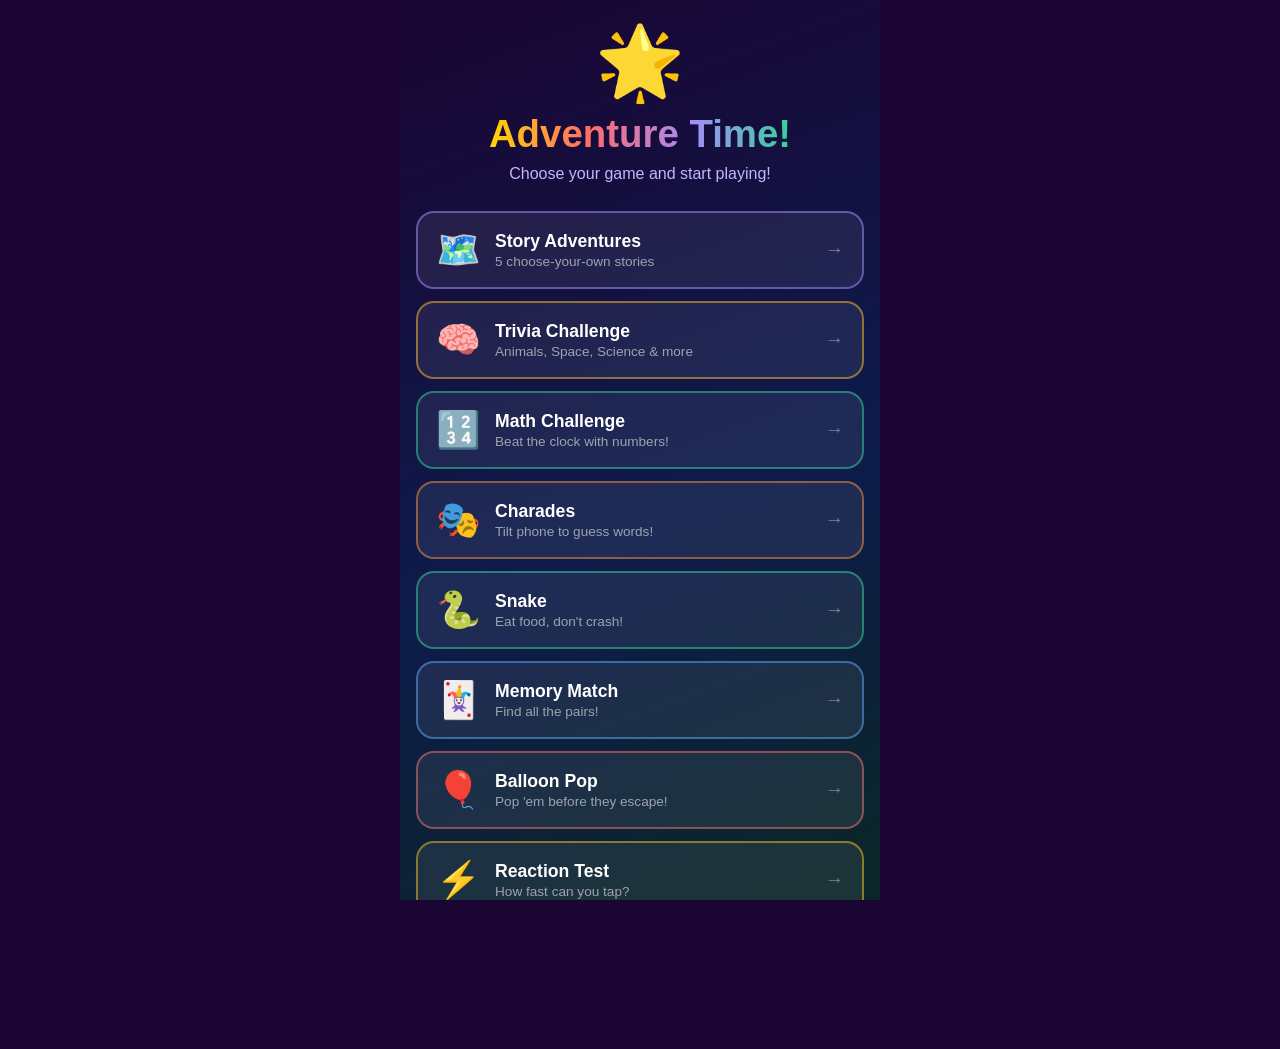
==== commit 8240cd9f: "Fix mobile clicks, snake apple, trophy room with mini-game records - Add touch-action: manipulation " ====
--- a/kids_game/adventure_game.html
+++ b/kids_game/adventure_game.html
@@ -9,6 +9,7 @@
   <style>
 /* ===== RESET & BASE ===== */
 *, *::before, *::after { box-sizing: border-box; margin: 0; padding: 0; }
+button { touch-action: manipulation; }
 
 html, body {
   height: 100%;
@@ -506,11 +507,6 @@
       <div class="mode-info"><span class="mode-title">Math Challenge</span><span class="mode-desc">Beat the clock with numbers!</span></div>
       <span class="mode-arrow">→</span>
     </button>
-    <button class="mode-card mode-trophy" onclick="showAchievements()">
-      <span class="mode-emoji">🏆</span>
-      <div class="mode-info"><span class="mode-title">Trophy Room</span><span class="mode-desc">See all your endings found</span></div>
-      <span class="mode-arrow">→</span>
-    </button>
     <button class="mode-card mode-charades" onclick="startCharades()">
       <span class="mode-emoji">🎭</span>
       <div class="mode-info"><span class="mode-title">Charades</span><span class="mode-desc">Tilt phone to guess words!</span></div>
@@ -534,6 +530,11 @@
     <button class="mode-card mode-reaction" onclick="startReaction()">
       <span class="mode-emoji">⚡</span>
       <div class="mode-info"><span class="mode-title">Reaction Test</span><span class="mode-desc">How fast can you tap?</span></div>
+      <span class="mode-arrow">→</span>
+    </button>
+    <button class="mode-card mode-trophy" onclick="showAchievements()">
+      <span class="mode-emoji">🏆</span>
+      <div class="mode-info"><span class="mode-title">Trophy Room</span><span class="mode-desc">High scores &amp; story endings</span></div>
       <span class="mode-arrow">→</span>
     </button>
   </div>
@@ -1151,16 +1152,74 @@
   const earned = getAchievements();
   const total = ACHIEVEMENT_IDS.length;
   const screen = screens.achievements;
+
+  // Mini-game records from localStorage
+  const snakeHigh     = localStorage.getItem('snakeHigh')          || '—';
+  const charadesHigh  = localStorage.getItem('charadesHigh')        || '—';
+  const balloonHigh   = localStorage.getItem('balloonHigh')          || '—';
+  const memoryEasy    = localStorage.getItem('memoryBest_easy');
+  const memoryHard    = localStorage.getItem('memoryBest_hard');
+  const memoryWins    = localStorage.getItem('memoryWins')           || '0';
+  const reactionAvg   = localStorage.getItem('reactionBestAvg');
+  const reactionBest  = localStorage.getItem('reactionBest');
+
+  const fmtMs = v => v ? `${v} ms` : '—';
+  const fmtSec = v => v ? `${v}s` : '—';
+  const fmtPts = v => v !== '—' ? `${v} pts` : '—';
+
   let html = `
     <div class="ach-header">
       <button class="back-btn" onclick="showScreen('start')">← Back</button>
-      <h2 class="ach-title">🏆 Your Trophies</h2>
+      <h2 class="ach-title">🏆 Trophy Room</h2>
     </div>
-    <p class="ach-subtitle">${earned.length} / ${total} endings found!</p>
-    <div class="ach-progress-bar"><div class="ach-progress-fill" style="width:${Math.round(earned.length/total*100)}%"></div></div>
+
+    <div class="ach-story-section" style="width:100%;">
+      <h3 class="ach-story-title">🎮 Mini Game Records</h3>
+      <div style="display:flex;flex-direction:column;gap:8px;">
+        <div style="display:flex;justify-content:space-between;align-items:center;background:rgba(255,255,255,0.06);border-radius:12px;padding:12px 14px;">
+          <span>🐍 Snake High Score</span>
+          <strong style="color:#34d399;">${fmtPts(snakeHigh)}</strong>
+        </div>
+        <div style="display:flex;justify-content:space-between;align-items:center;background:rgba(255,255,255,0.06);border-radius:12px;padding:12px 14px;">
+          <span>🎭 Charades Best</span>
+          <strong style="color:#a78bfa;">${charadesHigh !== '—' ? charadesHigh + ' words' : '—'}</strong>
+        </div>
+        <div style="display:flex;justify-content:space-between;align-items:center;background:rgba(255,255,255,0.06);border-radius:12px;padding:12px 14px;">
+          <span>🎈 Balloon Pop Best</span>
+          <strong style="color:#f87171;">${fmtPts(balloonHigh)}</strong>
+        </div>
+        <div style="display:flex;justify-content:space-between;align-items:center;background:rgba(255,255,255,0.06);border-radius:12px;padding:12px 14px;">
+          <span>🃏 Memory Wins</span>
+          <strong style="color:#60a5fa;">${memoryWins} win${memoryWins === '1' ? '' : 's'}</strong>
+        </div>
+        ${memoryEasy ? `<div style="display:flex;justify-content:space-between;align-items:center;background:rgba(255,255,255,0.04);border-radius:12px;padding:10px 14px 10px 28px;">
+          <span style="color:#9ca3af;font-size:.9rem;">Easy Best Time</span>
+          <strong style="color:#34d399;font-size:.9rem;">${fmtSec(memoryEasy)}</strong>
+        </div>` : ''}
+        ${memoryHard ? `<div style="display:flex;justify-content:space-between;align-items:center;background:rgba(255,255,255,0.04);border-radius:12px;padding:10px 14px 10px 28px;">
+          <span style="color:#9ca3af;font-size:.9rem;">Hard Best Time</span>
+          <strong style="color:#f87171;font-size:.9rem;">${fmtSec(memoryHard)}</strong>
+        </div>` : ''}
+        <div style="display:flex;justify-content:space-between;align-items:center;background:rgba(255,255,255,0.06);border-radius:12px;padding:12px 14px;">
+          <span>⚡ Reaction Best Avg</span>
+          <strong style="color:#fbbf24;">${fmtMs(reactionAvg)}</strong>
+        </div>
+        ${reactionBest ? `<div style="display:flex;justify-content:space-between;align-items:center;background:rgba(255,255,255,0.04);border-radius:12px;padding:10px 14px 10px 28px;">
+          <span style="color:#9ca3af;font-size:.9rem;">Single Best Tap</span>
+          <strong style="color:#fbbf24;font-size:.9rem;">${fmtMs(reactionBest)}</strong>
+        </div>` : ''}
+      </div>
+    </div>
+
+    <div class="ach-story-section" style="width:100%;margin-top:8px;">
+      <h3 class="ach-story-title">📖 Story Endings</h3>
+      <p class="ach-subtitle" style="margin-bottom:10px;">${earned.length} / ${total} found!</p>
+      <div class="ach-progress-bar"><div class="ach-progress-fill" style="width:${Math.round(earned.length/total*100)}%"></div></div>
+    </div>
   `;
+
   Object.values(STORIES).forEach(story => {
-    html += `<div class="ach-story-section"><h3 class="ach-story-title">${story.title}</h3><div class="ach-grid">`;
+    html += `<div class="ach-story-section" style="width:100%;"><h3 class="ach-story-title">${story.title}</h3><div class="ach-grid">`;
     Object.entries(story.nodes).forEach(([id, node]) => {
       if (!node.isEnding) return;
       const key = `${story.id}:${id}`;
@@ -2061,6 +2120,9 @@
 function endCharades() {
   clearInterval(charadesState.timerInterval);
   window.removeEventListener('deviceorientation', charadesHandleOrientation);
+  // Save high score
+  const prevBest = parseInt(localStorage.getItem('charadesHigh') || '0');
+  if (charadesState.score > prevBest) localStorage.setItem('charadesHigh', charadesState.score);
   const total = charadesState.score + charadesState.skipped;
   const pct = total > 0 ? Math.round((charadesState.score / total) * 100) : 0;
   let medal = '🥉';
@@ -2222,9 +2284,24 @@
   for (let x = 0; x < cells; x++) for (let y = 0; y < cells; y++) {
     ctx.beginPath(); ctx.arc(x * cs + cs/2, y * cs + cs/2, 1, 0, Math.PI*2); ctx.fill();
   }
-  ctx.font = `${Math.round(cs * 0.72)}px serif`;
-  ctx.textAlign = 'center'; ctx.textBaseline = 'middle';
-  ctx.fillText('🍎', snakeState.food.x * cs + cs/2, snakeState.food.y * cs + cs/2);
+  // Draw apple as canvas shapes (emoji unreliable on mobile canvas)
+  const fx = snakeState.food.x * cs + cs/2;
+  const fy = snakeState.food.y * cs + cs/2;
+  const r = cs * 0.36;
+  // Red apple body
+  ctx.fillStyle = '#ef4444';
+  ctx.beginPath(); ctx.arc(fx, fy + r*0.1, r, 0, Math.PI*2); ctx.fill();
+  // Shine
+  ctx.fillStyle = 'rgba(255,255,255,0.35)';
+  ctx.beginPath(); ctx.ellipse(fx - r*0.25, fy - r*0.2, r*0.22, r*0.14, -0.5, 0, Math.PI*2); ctx.fill();
+  // Stem
+  ctx.strokeStyle = '#854d0e';
+  ctx.lineWidth = Math.max(1.5, cs * 0.08);
+  ctx.lineCap = 'round';
+  ctx.beginPath(); ctx.moveTo(fx, fy - r + 1); ctx.quadraticCurveTo(fx + r*0.4, fy - r - r*0.5, fx + r*0.2, fy - r - r*0.6); ctx.stroke();
+  // Leaf
+  ctx.fillStyle = '#16a34a';
+  ctx.beginPath(); ctx.ellipse(fx + r*0.28, fy - r - r*0.25, r*0.22, r*0.1, 0.6, 0, Math.PI*2); ctx.fill();
   snakeState.snake.forEach((seg, i) => {
     const x = seg.x * cs, y = seg.y * cs, pad = 2, r = 4;
     const fade = Math.max(0.3, 1 - i * 0.03);
@@ -2400,6 +2477,12 @@
 function memoryWin() {
   clearInterval(memoryState.timerInterval);
   const elapsed = Math.floor((Date.now() - memoryState.startTime) / 1000);
+  // Save best time per difficulty
+  const key = `memoryBest_${memoryState.difficulty}`;
+  const prev = parseInt(localStorage.getItem(key) || '99999');
+  if (elapsed < prev) localStorage.setItem(key, elapsed);
+  const wins = parseInt(localStorage.getItem('memoryWins') || '0');
+  localStorage.setItem('memoryWins', wins + 1);
   const pairs = memoryState.difficulty === 'easy' ? 6 : 8;
   let stars = '⭐⭐⭐';
   if (memoryState.attempts > pairs * 2.5) stars = '⭐⭐';
@@ -2543,6 +2626,9 @@
   balloonState.running = false;
   clearInterval(balloonState.timerInterval);
   clearInterval(balloonState.spawnInterval);
+  // Save high score
+  const prevBest = parseInt(localStorage.getItem('balloonHigh') || '0');
+  if (balloonState.score > prevBest) localStorage.setItem('balloonHigh', balloonState.score);
   let rank = '🐌 Slow Popper';
   if (balloonState.score >= 300)      rank = '🏆 Balloon Master!';
   else if (balloonState.score >= 150) rank = '⭐ Great Popper!';
@@ -2657,6 +2743,11 @@
   if (!times.length) { startReaction(); return; }
   const avg = Math.round(times.reduce((a, b) => a + b, 0) / times.length);
   const best = Math.min(...times);
+  // Save best average
+  const prevAvg = parseInt(localStorage.getItem('reactionBestAvg') || '99999');
+  if (avg < prevAvg) localStorage.setItem('reactionBestAvg', avg);
+  const prevBest = parseInt(localStorage.getItem('reactionBest') || '99999');
+  if (best < prevBest) localStorage.setItem('reactionBest', best);
   let rank, rankColor;
   if (avg < 200)      { rank = '⚡ Lightning Fast!'; rankColor = '#fbbf24'; }
   else if (avg < 350) { rank = '🚀 Super Fast!';     rankColor = '#34d399'; }
